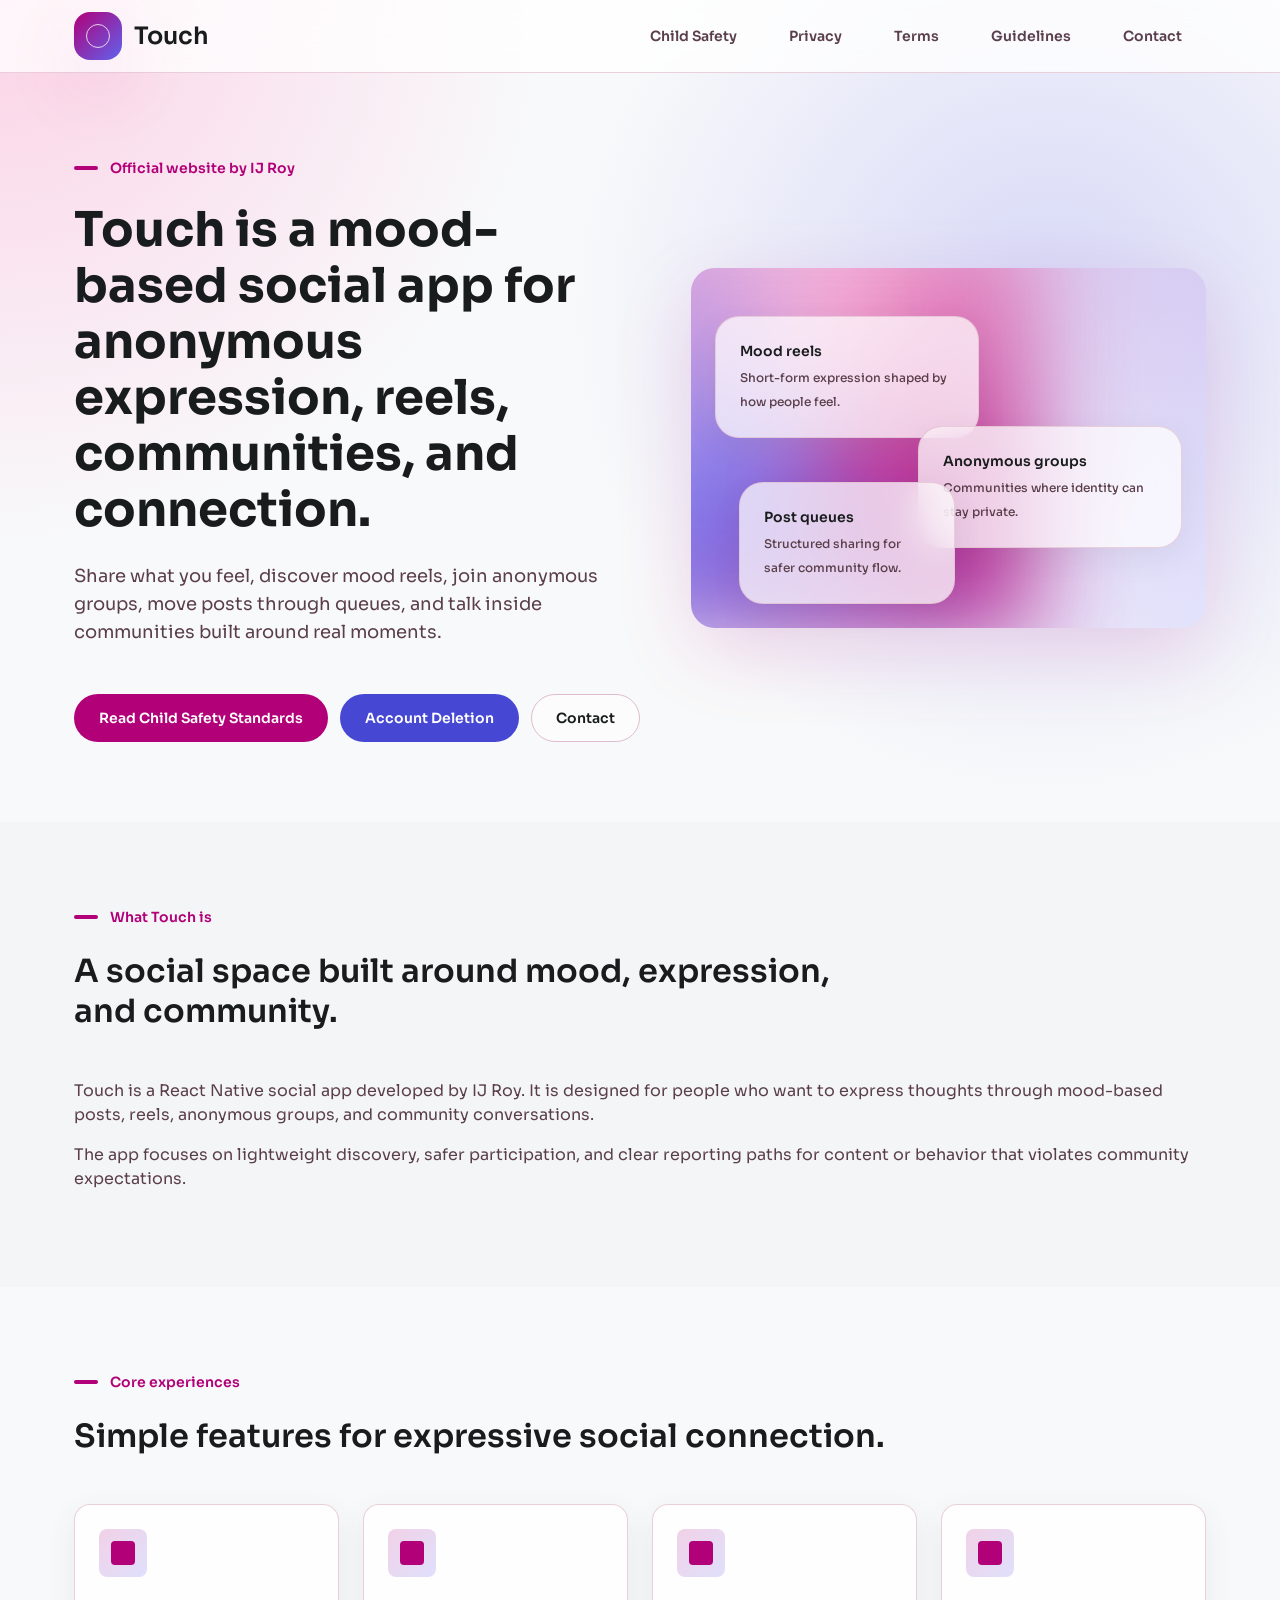
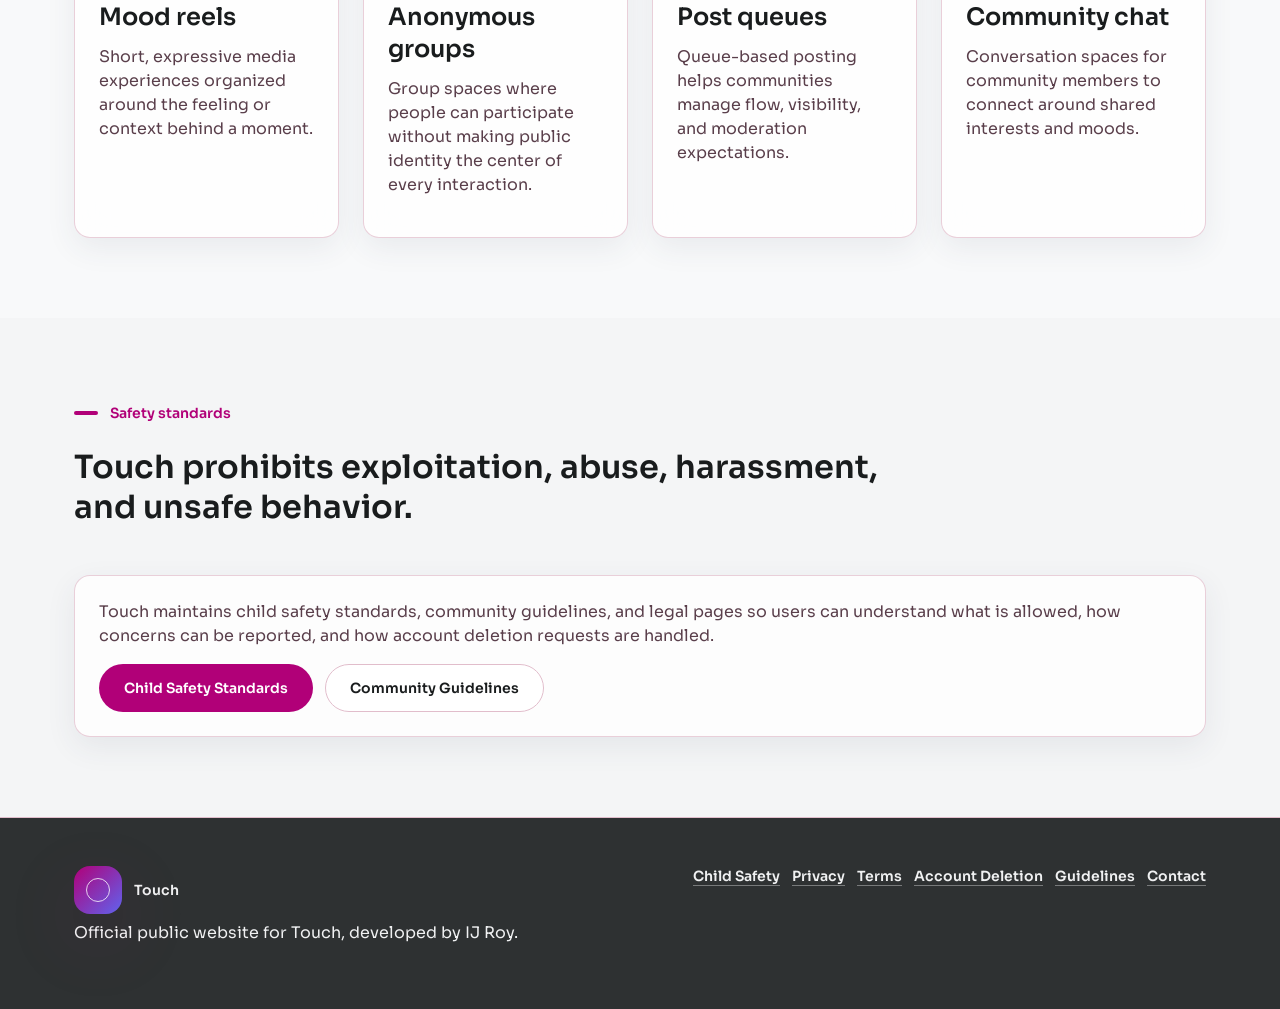
==== index.html @ ad48af49 "Initial Commit" ====
<!DOCTYPE html>
<html lang="en">
<head>
  <meta charset="utf-8">
  <meta name="viewport" content="width=device-width, initial-scale=1">
  <title>Touch | Mood-Based Social App by IJ Roy</title>
  <meta name="description" content="Touch is a mood-based social app for anonymous expression, reels, communities, and connection.">
  <meta property="og:title" content="Touch | Mood-Based Social App">
  <meta property="og:description" content="Anonymous expression, mood reels, communities, post queues, and community chat in one social app.">
  <meta property="og:type" content="website">
  <meta property="og:url" content="index.html">
  <meta name="theme-color" content="#f8f9fa">
  <link rel="preconnect" href="https://fonts.googleapis.com">
  <link rel="preconnect" href="https://fonts.gstatic.com" crossorigin>
  <link href="https://fonts.googleapis.com/css2?family=Sora:wght@400;500;600;700&display=swap" rel="stylesheet">
  <link rel="stylesheet" href="assets/css/styles.css">
</head>
<body>
  <header class="site-header">
    <nav class="site-nav" aria-label="Primary navigation">
      <a class="brand" href="index.html" aria-label="Touch home"><span class="brand-mark" aria-hidden="true"></span><span>Touch</span></a>
      <button class="nav-toggle" type="button" aria-expanded="false" aria-controls="nav-links" aria-label="Open navigation">
        <svg aria-hidden="true" viewBox="0 0 24 24" fill="none"><path d="M4 7h16M4 12h16M4 17h16" stroke="currentColor" stroke-width="2" stroke-linecap="round"/></svg>
      </button>
      <div class="nav-links" id="nav-links">
        <a href="child-safety-standards.html">Child Safety</a>
        <a href="privacy-policy.html">Privacy</a>
        <a href="terms-and-conditions.html">Terms</a>
        <a href="community-guidelines.html">Guidelines</a>
        <a href="contact.html">Contact</a>
      </div>
    </nav>
  </header>

  <main>
    <section class="hero">
      <div class="container hero-grid">
        <div class="reveal">
          <p class="eyebrow">Official website by IJ Roy</p>
          <h1>Touch is a mood-based social app for anonymous expression, reels, communities, and connection.</h1>
          <p class="lede">Share what you feel, discover mood reels, join anonymous groups, move posts through queues, and talk inside communities built around real moments.</p>
          <div class="actions" aria-label="Primary actions">
            <a class="button button-primary" href="child-safety-standards.html">Read Child Safety Standards</a>
            <a class="button button-secondary" href="account-deletion.html">Account Deletion</a>
            <a class="button button-ghost" href="contact.html">Contact</a>
          </div>
        </div>
        <div class="hero-visual reveal" aria-label="Touch experience preview">
          <div class="prism-orbit" aria-hidden="true"></div>
          <div class="floating-panel panel-one"><strong>Mood reels</strong><span>Short-form expression shaped by how people feel.</span></div>
          <div class="floating-panel panel-two"><strong>Anonymous groups</strong><span>Communities where identity can stay private.</span></div>
          <div class="floating-panel panel-three"><strong>Post queues</strong><span>Structured sharing for safer community flow.</span></div>
        </div>
      </div>
    </section>

    <section class="section section-muted" id="what-touch-is">
      <div class="container grid-two">
        <div class="section-header reveal">
          <p class="eyebrow">What Touch is</p>
          <h2>A social space built around mood, expression, and community.</h2>
        </div>
        <div class="reveal">
          <p>Touch is a React Native social app developed by IJ Roy. It is designed for people who want to express thoughts through mood-based posts, reels, anonymous groups, and community conversations.</p>
          <p>The app focuses on lightweight discovery, safer participation, and clear reporting paths for content or behavior that violates community expectations.</p>
        </div>
      </div>
    </section>

    <section class="section" id="experiences">
      <div class="container">
        <div class="section-header reveal">
          <p class="eyebrow">Core experiences</p>
          <h2>Simple features for expressive social connection.</h2>
        </div>
        <div class="grid">
          <article class="card reveal">
            <div class="icon-shape" aria-hidden="true"></div>
            <h3>Mood reels</h3>
            <p>Short, expressive media experiences organized around the feeling or context behind a moment.</p>
          </article>
          <article class="card reveal">
            <div class="icon-shape" aria-hidden="true"></div>
            <h3>Anonymous groups</h3>
            <p>Group spaces where people can participate without making public identity the center of every interaction.</p>
          </article>
          <article class="card reveal">
            <div class="icon-shape" aria-hidden="true"></div>
            <h3>Post queues</h3>
            <p>Queue-based posting helps communities manage flow, visibility, and moderation expectations.</p>
          </article>
          <article class="card reveal">
            <div class="icon-shape" aria-hidden="true"></div>
            <h3>Community chat</h3>
            <p>Conversation spaces for community members to connect around shared interests and moods.</p>
          </article>
        </div>
      </div>
    </section>

    <section class="section section-muted" id="safety">
      <div class="container grid-two">
        <div class="section-header reveal">
          <p class="eyebrow">Safety standards</p>
          <h2>Touch prohibits exploitation, abuse, harassment, and unsafe behavior.</h2>
        </div>
        <div class="card reveal">
          <p>Touch maintains child safety standards, community guidelines, and legal pages so users can understand what is allowed, how concerns can be reported, and how account deletion requests are handled.</p>
          <div class="actions">
            <a class="button button-primary" href="child-safety-standards.html">Child Safety Standards</a>
            <a class="button button-ghost" href="community-guidelines.html">Community Guidelines</a>
          </div>
        </div>
      </div>
    </section>
  </main>

  <footer class="site-footer">
    <div class="container footer-grid">
      <div>
        <a class="brand" href="index.html"><span class="brand-mark" aria-hidden="true"></span><span>Touch</span></a>
        <p>Official public website for Touch, developed by IJ Roy.</p>
      </div>
      <nav class="footer-links" aria-label="Legal links">
        <a href="child-safety-standards.html">Child Safety</a>
        <a href="privacy-policy.html">Privacy</a>
        <a href="terms-and-conditions.html">Terms</a>
        <a href="account-deletion.html">Account Deletion</a>
        <a href="community-guidelines.html">Guidelines</a>
        <a href="contact.html">Contact</a>
      </nav>
    </div>
  </footer>
  <script src="assets/js/main.js"></script>
</body>
</html>
---- assets/css/styles.css ----
:root {
  --color-surface: #f8f9fa;
  --color-surface-dim: #d9dadb;
  --color-surface-bright: #f8f9fa;
  --color-surface-container-lowest: #ffffff;
  --color-surface-container-low: #f3f4f5;
  --color-surface-container: #edeeef;
  --color-surface-container-high: #e7e8e9;
  --color-surface-container-highest: #e1e3e4;
  --color-on-surface: #191c1d;
  --color-on-surface-variant: #5a3f4b;
  --color-inverse-surface: #2e3132;
  --color-inverse-on-surface: #f0f1f2;
  --color-outline: #8d6f7c;
  --color-outline-variant: #e1bdcb;
  --color-surface-tint: #b5007b;
  --color-primary: #b10078;
  --color-on-primary: #ffffff;
  --color-primary-container: #dd0097;
  --color-on-primary-container: #fffbff;
  --color-inverse-primary: #ffafd4;
  --color-secondary: #4648d4;
  --color-on-secondary: #ffffff;
  --color-secondary-container: #6063ee;
  --color-on-secondary-container: #fffbff;
  --color-tertiary: #4f5d72;
  --color-on-tertiary: #ffffff;
  --color-error: #ba1a1a;
  --color-on-error: #ffffff;
  --color-error-container: #ffdad6;
  --color-on-error-container: #93000a;
  --color-background: #f8f9fa;
  --color-on-background: #191c1d;
  --color-surface-variant: #e1e3e4;

  --font-family-base: "Sora", system-ui, -apple-system, BlinkMacSystemFont, "Segoe UI", sans-serif;

  --font-display-lg: 700 48px/56px var(--font-family-base);
  --font-display-lg-mobile: 700 36px/44px var(--font-family-base);
  --font-headline-lg: 600 32px/40px var(--font-family-base);
  --font-headline-md: 600 24px/32px var(--font-family-base);
  --font-body-lg: 400 18px/28px var(--font-family-base);
  --font-body-md: 400 16px/24px var(--font-family-base);
  --font-label-lg: 600 14px/20px var(--font-family-base);
  --font-label-md: 500 12px/16px var(--font-family-base);

  --radius-sm: 0.25rem;
  --radius-md: 0.5rem;
  --radius-lg: 1rem;
  --radius-xl: 1.5rem;
  --radius-full: 9999px;

  --space-xs: 4px;
  --space-sm: 12px;
  --space-md: 24px;
  --space-lg: 48px;
  --space-xl: 80px;
  --space-gutter: 24px;
  --space-mobile-margin: 16px;
  --space-desktop-margin: 64px;

  --shadow-ambient: 0 10px 30px rgba(51, 65, 85, 0.08);
  --shadow-glass: 0 24px 80px rgba(177, 0, 120, 0.14);

  --size-page-max: 1180px;
  --size-readable-max: 820px;
  --size-nav-height: 72px;
  --size-icon: 22px;
  --size-focus: 3px;
  --size-border: 1px;
  --size-hero-visual-min: 360px;
  --size-panel-float: 160px;
  --size-prism: 420px;
  --opacity-glass: 0.72;
  --opacity-glass-percent: 72%;
  --opacity-muted: 0.82;
  --blur-glass: 18px;
  --duration-fast: 160ms;
  --duration-medium: 420ms;
  --duration-slow: 9000ms;
  --motion-lift: -4px;
  --motion-reveal: 18px;
  --z-nav: 20;
}

* {
  box-sizing: border-box;
}

html {
  scroll-behavior: smooth;
}

body {
  margin: 0;
  background:
    radial-gradient(circle at top left, color-mix(in srgb, var(--color-inverse-primary) 52%, transparent), transparent 34rem),
    radial-gradient(circle at 82% 12%, color-mix(in srgb, var(--color-secondary-container) 22%, transparent), transparent 30rem),
    var(--color-background);
  color: var(--color-on-background);
  font: var(--font-body-md);
  letter-spacing: 0;
}

a {
  color: inherit;
  text-decoration-color: color-mix(in srgb, currentColor 38%, transparent);
  text-underline-offset: var(--space-xs);
}

a:hover {
  text-decoration-color: currentColor;
}

a:focus-visible,
button:focus-visible {
  outline: var(--size-focus) solid var(--color-secondary);
  outline-offset: var(--space-xs);
}

img,
svg {
  display: block;
}

.site-header {
  position: sticky;
  top: 0;
  z-index: var(--z-nav);
  border-bottom: var(--size-border) solid color-mix(in srgb, var(--color-outline-variant) 70%, transparent);
  background: color-mix(in srgb, var(--color-surface-container-lowest) 78%, transparent);
  backdrop-filter: blur(var(--blur-glass));
}

.site-nav {
  min-height: var(--size-nav-height);
  max-width: var(--size-page-max);
  margin: 0 auto;
  padding: 0 var(--space-gutter);
  display: flex;
  align-items: center;
  justify-content: space-between;
  gap: var(--space-md);
}

.brand {
  display: inline-flex;
  align-items: center;
  gap: var(--space-sm);
  font: var(--font-headline-md);
  text-decoration: none;
}

.brand-mark {
  width: var(--space-lg);
  height: var(--space-lg);
  border-radius: var(--radius-lg);
  background:
    linear-gradient(135deg, var(--color-primary), var(--color-secondary-container)),
    var(--color-primary);
  box-shadow: var(--shadow-glass);
  position: relative;
}

.brand-mark::after {
  content: "";
  position: absolute;
  inset: var(--space-sm);
  border: var(--size-border) solid color-mix(in srgb, var(--color-on-primary) 78%, transparent);
  border-radius: var(--radius-full);
}

.nav-links {
  display: flex;
  align-items: center;
  gap: var(--space-xs);
  flex-wrap: wrap;
  justify-content: flex-end;
}

.nav-links a {
  border-radius: var(--radius-full);
  padding: var(--space-sm) var(--space-md);
  color: var(--color-on-surface-variant);
  font: var(--font-label-lg);
  text-decoration: none;
  transition: background var(--duration-fast) ease, color var(--duration-fast) ease;
}

.nav-links a:hover,
.nav-links a[aria-current="page"] {
  background: var(--color-surface-container-high);
  color: var(--color-on-surface);
}

.nav-toggle {
  display: none;
  border: var(--size-border) solid var(--color-outline-variant);
  border-radius: var(--radius-full);
  background: var(--color-surface-container-lowest);
  color: var(--color-on-surface);
  padding: var(--space-sm);
  cursor: pointer;
}

.nav-toggle svg {
  width: var(--size-icon);
  height: var(--size-icon);
}

.container {
  max-width: var(--size-page-max);
  margin: 0 auto;
  padding: 0 var(--space-gutter);
}

.narrow {
  max-width: var(--size-readable-max);
}

.hero {
  position: relative;
  overflow: hidden;
  padding: var(--space-xl) 0;
}

.hero-grid {
  display: grid;
  grid-template-columns: minmax(0, 1.05fr) minmax(280px, 0.95fr);
  gap: var(--space-lg);
  align-items: center;
}

.eyebrow {
  display: inline-flex;
  align-items: center;
  gap: var(--space-sm);
  margin: 0 0 var(--space-md);
  color: var(--color-primary);
  font: var(--font-label-lg);
}

.eyebrow::before {
  content: "";
  width: var(--space-md);
  height: var(--space-xs);
  border-radius: var(--radius-full);
  background: var(--color-primary);
}

h1,
h2,
h3,
p {
  margin-top: 0;
}

h1 {
  margin-bottom: var(--space-md);
  color: var(--color-on-surface);
  font: var(--font-display-lg);
}

h2 {
  margin-bottom: var(--space-md);
  color: var(--color-on-surface);
  font: var(--font-headline-lg);
}

h3 {
  margin-bottom: var(--space-sm);
  color: var(--color-on-surface);
  font: var(--font-headline-md);
}

p,
li {
  color: var(--color-on-surface-variant);
  font: var(--font-body-md);
}

.lede {
  margin-bottom: var(--space-lg);
  color: var(--color-on-surface-variant);
  font: var(--font-body-lg);
}

.actions {
  display: flex;
  flex-wrap: wrap;
  gap: var(--space-sm);
}

.button {
  display: inline-flex;
  align-items: center;
  justify-content: center;
  min-height: var(--space-lg);
  border: var(--size-border) solid transparent;
  border-radius: var(--radius-full);
  padding: var(--space-sm) var(--space-md);
  font: var(--font-label-lg);
  text-decoration: none;
  transition: transform var(--duration-fast) ease, box-shadow var(--duration-fast) ease, background var(--duration-fast) ease;
}

.button:hover {
  transform: translateY(var(--motion-lift));
  box-shadow: var(--shadow-ambient);
}

.button-primary {
  background: var(--color-primary);
  color: var(--color-on-primary);
}

.button-secondary {
  background: var(--color-secondary);
  color: var(--color-on-secondary);
}

.button-ghost {
  border-color: var(--color-outline-variant);
  background: color-mix(in srgb, var(--color-surface-container-lowest) 64%, transparent);
  color: var(--color-on-surface);
}

.hero-visual {
  min-height: var(--size-hero-visual-min);
  position: relative;
}

.prism-orbit {
  position: absolute;
  inset: 0;
  border-radius: var(--radius-xl);
  background:
    linear-gradient(125deg, color-mix(in srgb, var(--color-primary) 18%, transparent), transparent),
    linear-gradient(245deg, color-mix(in srgb, var(--color-secondary-container) 24%, transparent), transparent),
    var(--color-surface-container-lowest);
  box-shadow: var(--shadow-glass);
  overflow: hidden;
}

.prism-orbit::before {
  content: "";
  position: absolute;
  width: var(--size-prism);
  height: var(--size-prism);
  left: calc(var(--space-xl) * -1);
  top: calc(var(--space-lg) * -1);
  background: conic-gradient(from 120deg, var(--color-primary), var(--color-secondary-container), var(--color-inverse-primary), var(--color-primary));
  opacity: var(--opacity-muted);
  filter: blur(var(--space-lg));
  animation: prism-flow var(--duration-slow) ease-in-out infinite alternate;
}

.floating-panel {
  position: absolute;
  width: min(74%, var(--size-panel-float) * 1.65);
  border: var(--size-border) solid color-mix(in srgb, var(--color-outline-variant) 68%, transparent);
  border-radius: var(--radius-xl);
  background: color-mix(in srgb, var(--color-surface-container-lowest) var(--opacity-glass-percent), transparent);
  box-shadow: var(--shadow-ambient);
  backdrop-filter: blur(var(--blur-glass));
  padding: var(--space-md);
  animation: float-panel var(--duration-slow) ease-in-out infinite alternate;
}

.floating-panel strong {
  display: block;
  margin-bottom: var(--space-xs);
  color: var(--color-on-surface);
  font: var(--font-label-lg);
}

.floating-panel span {
  color: var(--color-on-surface-variant);
  font: var(--font-label-md);
}

.panel-one {
  top: var(--space-lg);
  left: var(--space-md);
}

.panel-two {
  right: var(--space-md);
  bottom: var(--space-xl);
  animation-delay: calc(var(--duration-medium) * -1);
}

.panel-three {
  left: var(--space-lg);
  bottom: var(--space-md);
  width: min(66%, var(--size-panel-float) * 1.35);
  animation-delay: calc(var(--duration-medium) * -2);
}

.section {
  padding: var(--space-xl) 0;
}

.section-muted {
  background: color-mix(in srgb, var(--color-surface-container-low) 72%, transparent);
}

.section-header {
  max-width: var(--size-readable-max);
  margin-bottom: var(--space-lg);
}

.grid {
  display: grid;
  grid-template-columns: repeat(4, minmax(0, 1fr));
  gap: var(--space-md);
}

.grid-two {
  grid-template-columns: repeat(2, minmax(0, 1fr));
}

.card {
  border: var(--size-border) solid color-mix(in srgb, var(--color-outline-variant) 72%, transparent);
  border-radius: var(--radius-lg);
  background: color-mix(in srgb, var(--color-surface-container-lowest) 78%, transparent);
  box-shadow: var(--shadow-ambient);
  padding: var(--space-md);
  backdrop-filter: blur(var(--blur-glass));
}

.icon-shape {
  width: var(--space-lg);
  height: var(--space-lg);
  margin-bottom: var(--space-md);
  border-radius: var(--radius-md);
  background:
    linear-gradient(135deg, color-mix(in srgb, var(--color-primary) 18%, var(--color-surface-container-lowest)), color-mix(in srgb, var(--color-secondary-container) 20%, var(--color-surface-container-lowest)));
  position: relative;
}

.icon-shape::after {
  content: "";
  position: absolute;
  inset: var(--space-sm);
  border-radius: var(--radius-sm);
  background: var(--color-primary);
}

.legal-page {
  padding: var(--space-xl) 0;
}

.legal-page article {
  border: var(--size-border) solid var(--color-outline-variant);
  border-radius: var(--radius-xl);
  background: var(--color-surface-container-lowest);
  box-shadow: var(--shadow-ambient);
  padding: var(--space-lg);
}

.legal-page section + section {
  margin-top: var(--space-lg);
}

.legal-page ul,
.legal-page ol {
  padding-left: var(--space-md);
}

.callout {
  border-left: var(--space-xs) solid var(--color-primary);
  border-radius: var(--radius-md);
  background: var(--color-surface-container-low);
  padding: var(--space-md);
}

.contact-list {
  display: grid;
  gap: var(--space-sm);
}

.site-footer {
  border-top: var(--size-border) solid var(--color-outline-variant);
  background: var(--color-inverse-surface);
  color: var(--color-inverse-on-surface);
  padding: var(--space-lg) 0;
}

.footer-grid {
  display: grid;
  grid-template-columns: 1fr auto;
  gap: var(--space-md);
  align-items: start;
}

.footer-links {
  display: flex;
  flex-wrap: wrap;
  gap: var(--space-sm);
  justify-content: flex-end;
}

.site-footer p,
.site-footer a {
  color: var(--color-inverse-on-surface);
}

.site-footer a {
  font: var(--font-label-lg);
}

.reveal {
  opacity: 0;
  transform: translateY(var(--motion-reveal));
  transition: opacity var(--duration-medium) ease, transform var(--duration-medium) ease;
}

.reveal.is-visible {
  opacity: 1;
  transform: translateY(0);
}

@keyframes prism-flow {
  from {
    transform: translate3d(0, 0, 0) rotate(0deg);
  }

  to {
    transform: translate3d(var(--space-lg), var(--space-md), 0) rotate(22deg);
  }
}

@keyframes float-panel {
  from {
    transform: translateY(0);
  }

  to {
    transform: translateY(calc(var(--space-sm) * -1));
  }
}

@media (max-width: 860px) {
  .site-nav {
    padding: 0 var(--space-mobile-margin);
  }

  .nav-toggle {
    display: inline-flex;
  }

  .nav-links {
    position: absolute;
    left: var(--space-mobile-margin);
    right: var(--space-mobile-margin);
    top: calc(var(--size-nav-height) - var(--space-xs));
    display: none;
    flex-direction: column;
    align-items: stretch;
    border: var(--size-border) solid var(--color-outline-variant);
    border-radius: var(--radius-lg);
    background: var(--color-surface-container-lowest);
    box-shadow: var(--shadow-ambient);
    padding: var(--space-sm);
  }

  .nav-links.is-open {
    display: flex;
  }

  .nav-links a {
    border-radius: var(--radius-md);
  }

  .container {
    padding: 0 var(--space-mobile-margin);
  }

  .hero-grid,
  .grid,
  .grid-two,
  .footer-grid {
    grid-template-columns: 1fr;
  }

  h1 {
    font: var(--font-display-lg-mobile);
  }

  .section,
  .hero,
  .legal-page {
    padding: var(--space-lg) 0;
  }

  .legal-page article {
    padding: var(--space-md);
  }

  .footer-links {
    justify-content: flex-start;
  }
}

@media (prefers-reduced-motion: reduce) {
  *,
  *::before,
  *::after {
    animation-duration: 1ms !important;
    animation-iteration-count: 1 !important;
    scroll-behavior: auto !important;
    transition-duration: 1ms !important;
  }

  .reveal {
    opacity: 1;
    transform: none;
  }
}
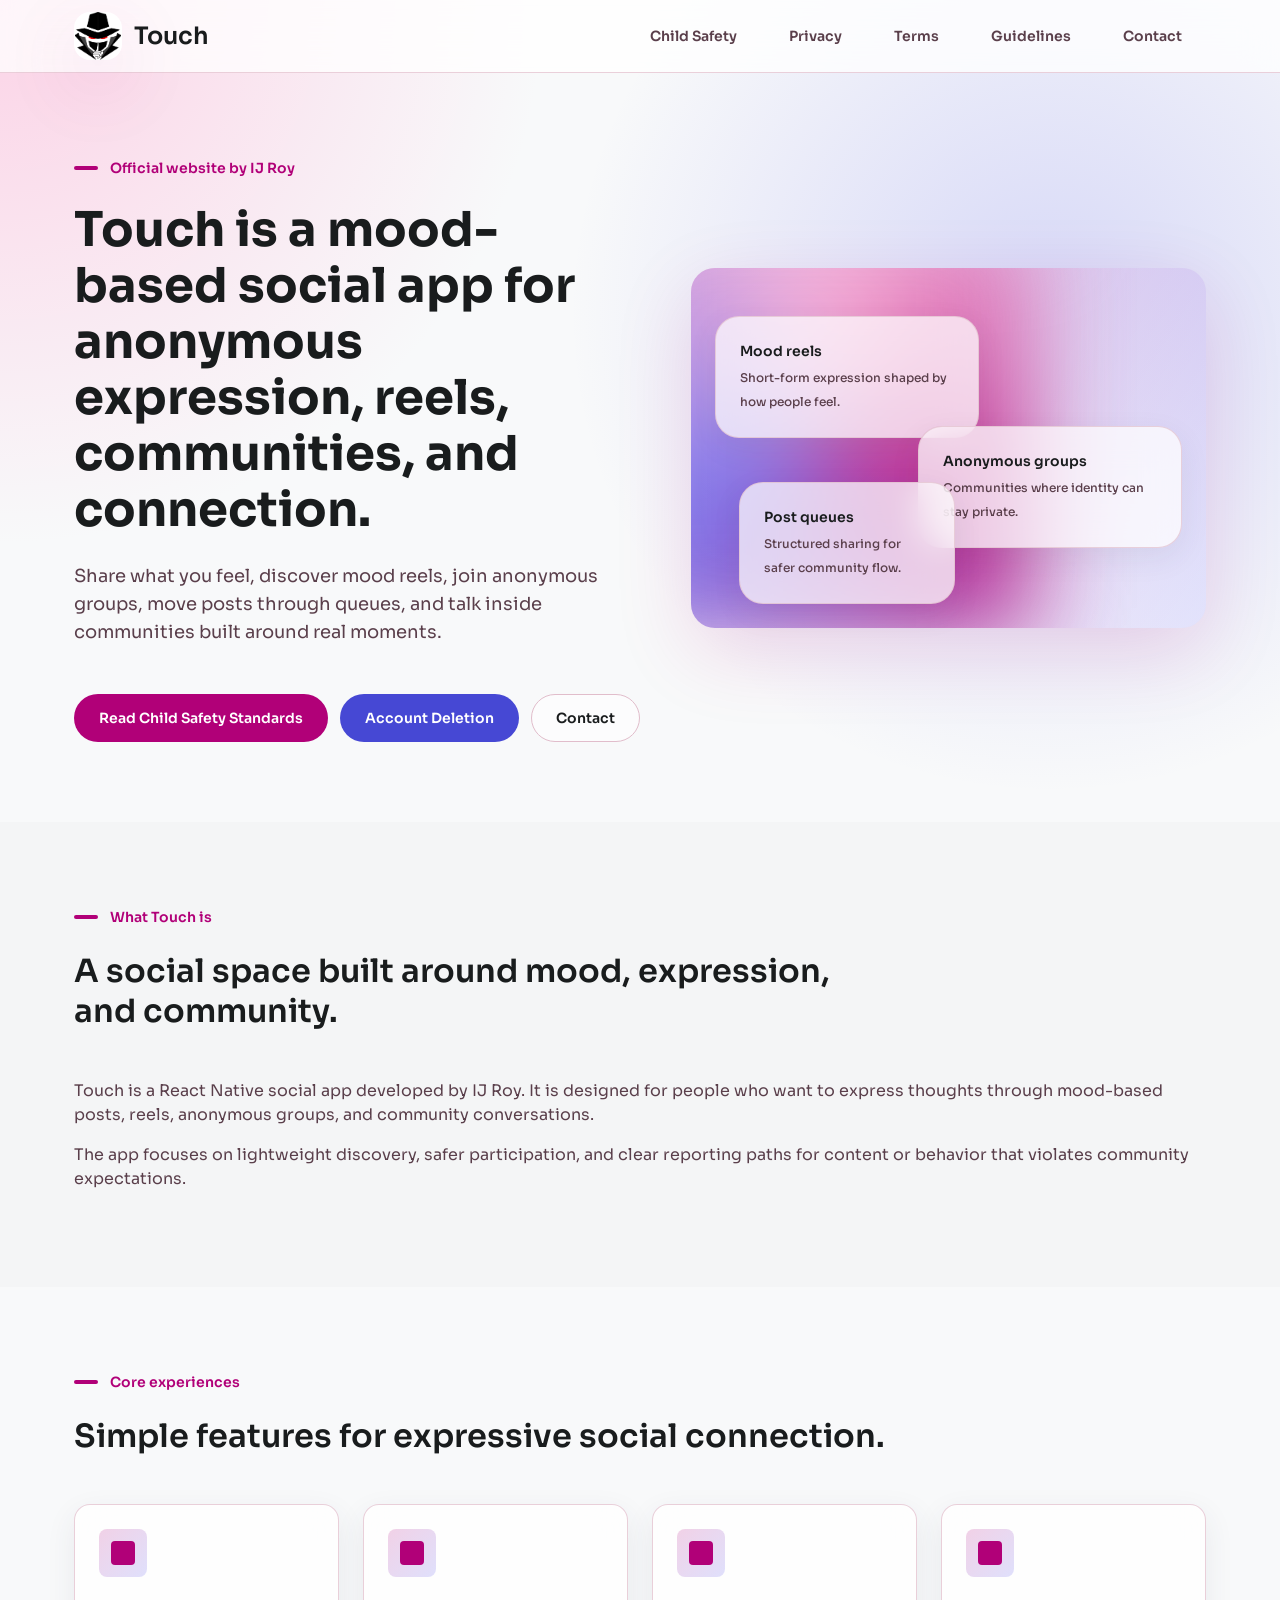
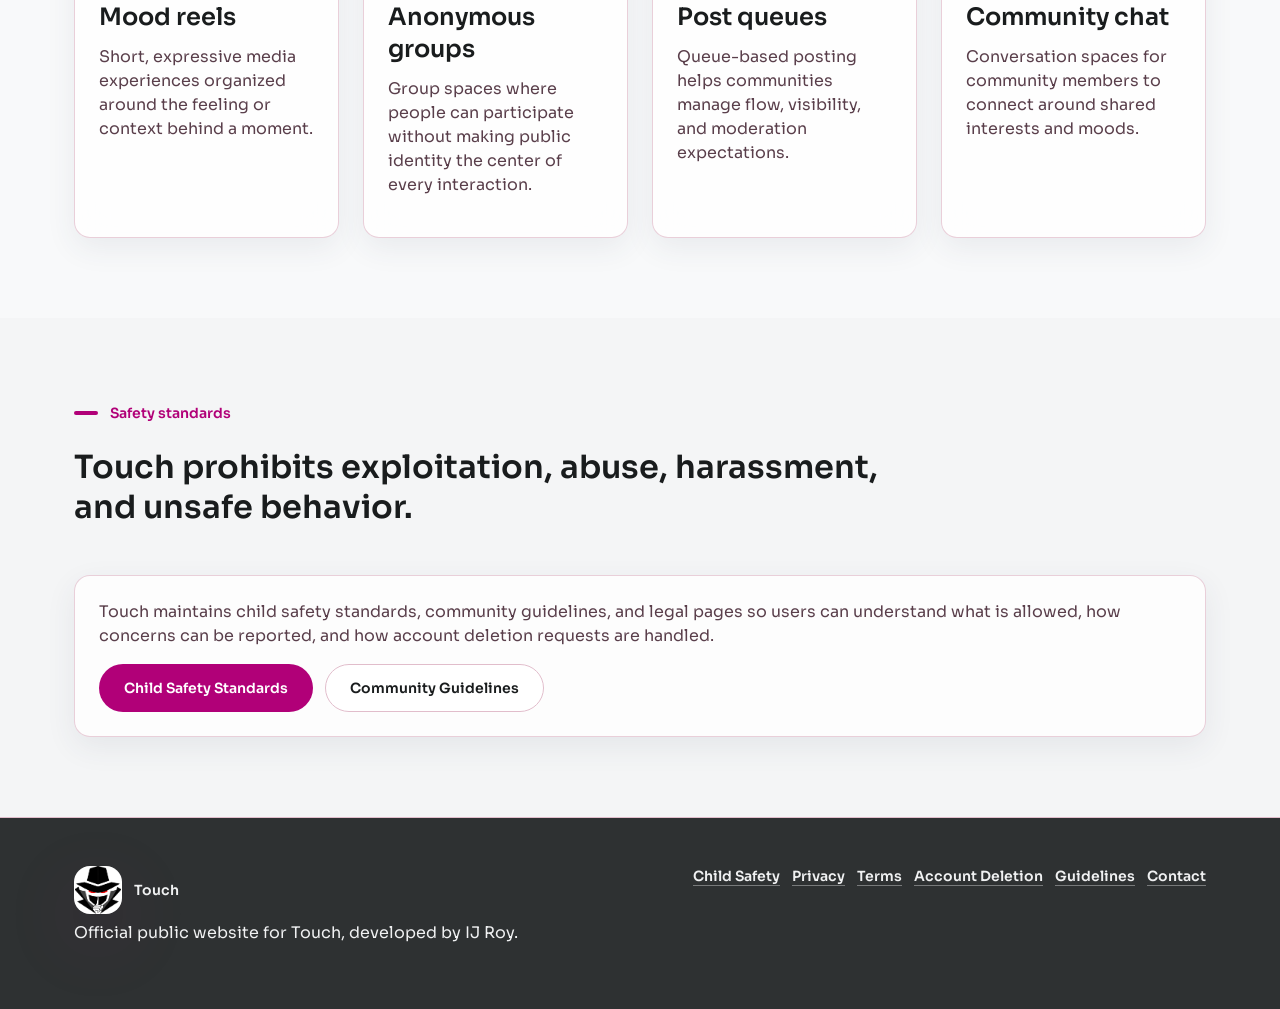
==== commit 96b15472: "url logic free" ====
--- a/index.html
+++ b/index.html
@@ -8,7 +8,8 @@
   <meta property="og:title" content="Touch | Mood-Based Social App">
   <meta property="og:description" content="Anonymous expression, mood reels, communities, post queues, and community chat in one social app.">
   <meta property="og:type" content="website">
-  <meta property="og:url" content="index.html">
+  <meta property="og:url" content="./">
+  <link rel="canonical" href="./">
   <meta name="theme-color" content="#f8f9fa">
   <link rel="preconnect" href="https://fonts.googleapis.com">
   <link rel="preconnect" href="https://fonts.gstatic.com" crossorigin>
@@ -18,16 +19,16 @@
 <body>
   <header class="site-header">
     <nav class="site-nav" aria-label="Primary navigation">
-      <a class="brand" href="index.html" aria-label="Touch home"><span class="brand-mark" aria-hidden="true"></span><span>Touch</span></a>
+      <a class="brand" href="./" aria-label="Touch home"><img class="brand-logo" src="public/Touch%20Logo.png" alt="" aria-hidden="true"><span>Touch</span></a>
       <button class="nav-toggle" type="button" aria-expanded="false" aria-controls="nav-links" aria-label="Open navigation">
         <svg aria-hidden="true" viewBox="0 0 24 24" fill="none"><path d="M4 7h16M4 12h16M4 17h16" stroke="currentColor" stroke-width="2" stroke-linecap="round"/></svg>
       </button>
       <div class="nav-links" id="nav-links">
-        <a href="child-safety-standards.html">Child Safety</a>
-        <a href="privacy-policy.html">Privacy</a>
-        <a href="terms-and-conditions.html">Terms</a>
-        <a href="community-guidelines.html">Guidelines</a>
-        <a href="contact.html">Contact</a>
+        <a href="./child-safety-standards/">Child Safety</a>
+        <a href="./privacy-policy/">Privacy</a>
+        <a href="./terms-and-conditions/">Terms</a>
+        <a href="./community-guidelines/">Guidelines</a>
+        <a href="./contact/">Contact</a>
       </div>
     </nav>
   </header>
@@ -40,9 +41,9 @@
           <h1>Touch is a mood-based social app for anonymous expression, reels, communities, and connection.</h1>
           <p class="lede">Share what you feel, discover mood reels, join anonymous groups, move posts through queues, and talk inside communities built around real moments.</p>
           <div class="actions" aria-label="Primary actions">
-            <a class="button button-primary" href="child-safety-standards.html">Read Child Safety Standards</a>
-            <a class="button button-secondary" href="account-deletion.html">Account Deletion</a>
-            <a class="button button-ghost" href="contact.html">Contact</a>
+            <a class="button button-primary" href="./child-safety-standards/">Read Child Safety Standards</a>
+            <a class="button button-secondary" href="./account-deletion/">Account Deletion</a>
+            <a class="button button-ghost" href="./contact/">Contact</a>
           </div>
         </div>
         <div class="hero-visual reveal" aria-label="Touch experience preview">
@@ -107,8 +108,8 @@
         <div class="card reveal">
           <p>Touch maintains child safety standards, community guidelines, and legal pages so users can understand what is allowed, how concerns can be reported, and how account deletion requests are handled.</p>
           <div class="actions">
-            <a class="button button-primary" href="child-safety-standards.html">Child Safety Standards</a>
-            <a class="button button-ghost" href="community-guidelines.html">Community Guidelines</a>
+            <a class="button button-primary" href="./child-safety-standards/">Child Safety Standards</a>
+            <a class="button button-ghost" href="./community-guidelines/">Community Guidelines</a>
           </div>
         </div>
       </div>
@@ -118,16 +119,16 @@
   <footer class="site-footer">
     <div class="container footer-grid">
       <div>
-        <a class="brand" href="index.html"><span class="brand-mark" aria-hidden="true"></span><span>Touch</span></a>
+        <a class="brand" href="./"><img class="brand-logo" src="public/Touch%20Logo.png" alt="" aria-hidden="true"><span>Touch</span></a>
         <p>Official public website for Touch, developed by IJ Roy.</p>
       </div>
       <nav class="footer-links" aria-label="Legal links">
-        <a href="child-safety-standards.html">Child Safety</a>
-        <a href="privacy-policy.html">Privacy</a>
-        <a href="terms-and-conditions.html">Terms</a>
-        <a href="account-deletion.html">Account Deletion</a>
-        <a href="community-guidelines.html">Guidelines</a>
-        <a href="contact.html">Contact</a>
+        <a href="./child-safety-standards/">Child Safety</a>
+        <a href="./privacy-policy/">Privacy</a>
+        <a href="./terms-and-conditions/">Terms</a>
+        <a href="./account-deletion/">Account Deletion</a>
+        <a href="./community-guidelines/">Guidelines</a>
+        <a href="./contact/">Contact</a>
       </nav>
     </div>
   </footer>
--- a/assets/css/styles.css
+++ b/assets/css/styles.css
@@ -151,23 +151,13 @@
   text-decoration: none;
 }
 
-.brand-mark {
+.brand-logo {
   width: var(--space-lg);
   height: var(--space-lg);
   border-radius: var(--radius-lg);
-  background:
-    linear-gradient(135deg, var(--color-primary), var(--color-secondary-container)),
-    var(--color-primary);
+  object-fit: contain;
+  background: var(--color-surface-container-lowest);
   box-shadow: var(--shadow-glass);
-  position: relative;
-}
-
-.brand-mark::after {
-  content: "";
-  position: absolute;
-  inset: var(--space-sm);
-  border: var(--size-border) solid color-mix(in srgb, var(--color-on-primary) 78%, transparent);
-  border-radius: var(--radius-full);
 }
 
 .nav-links {
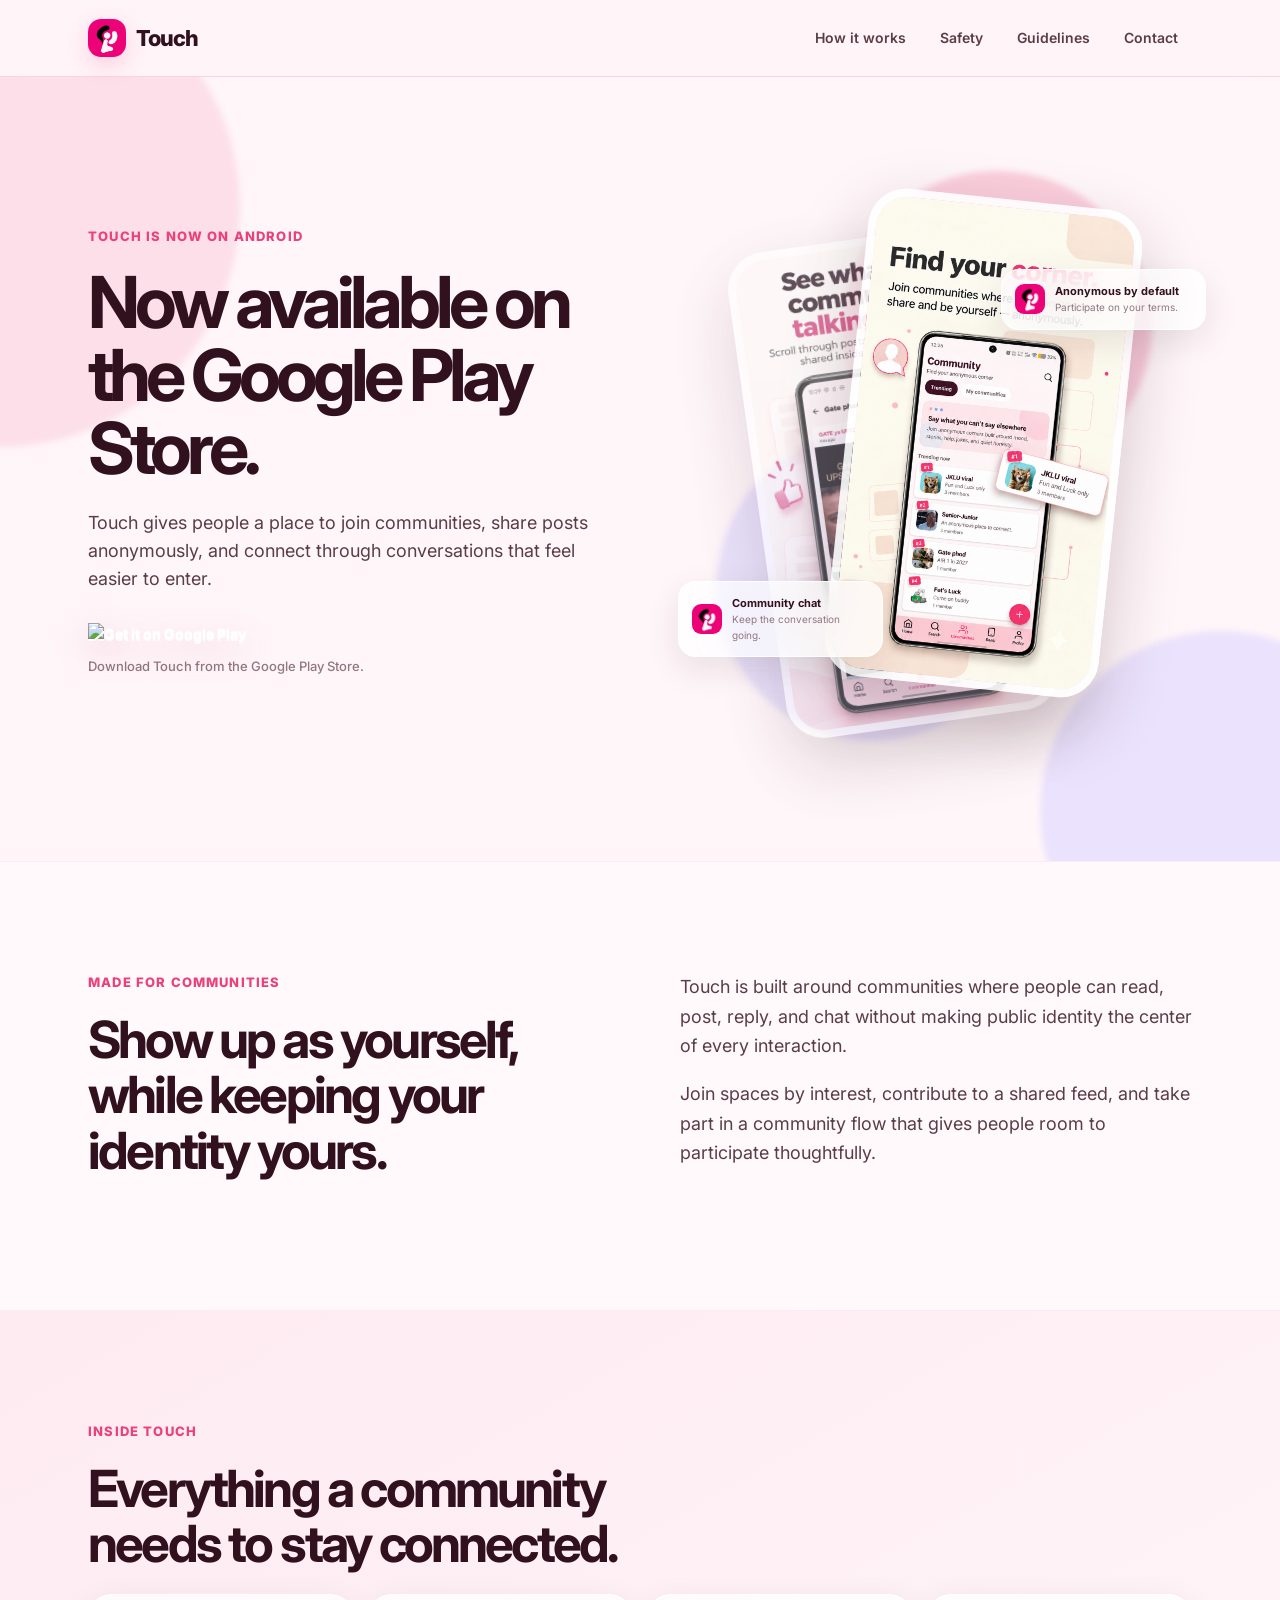
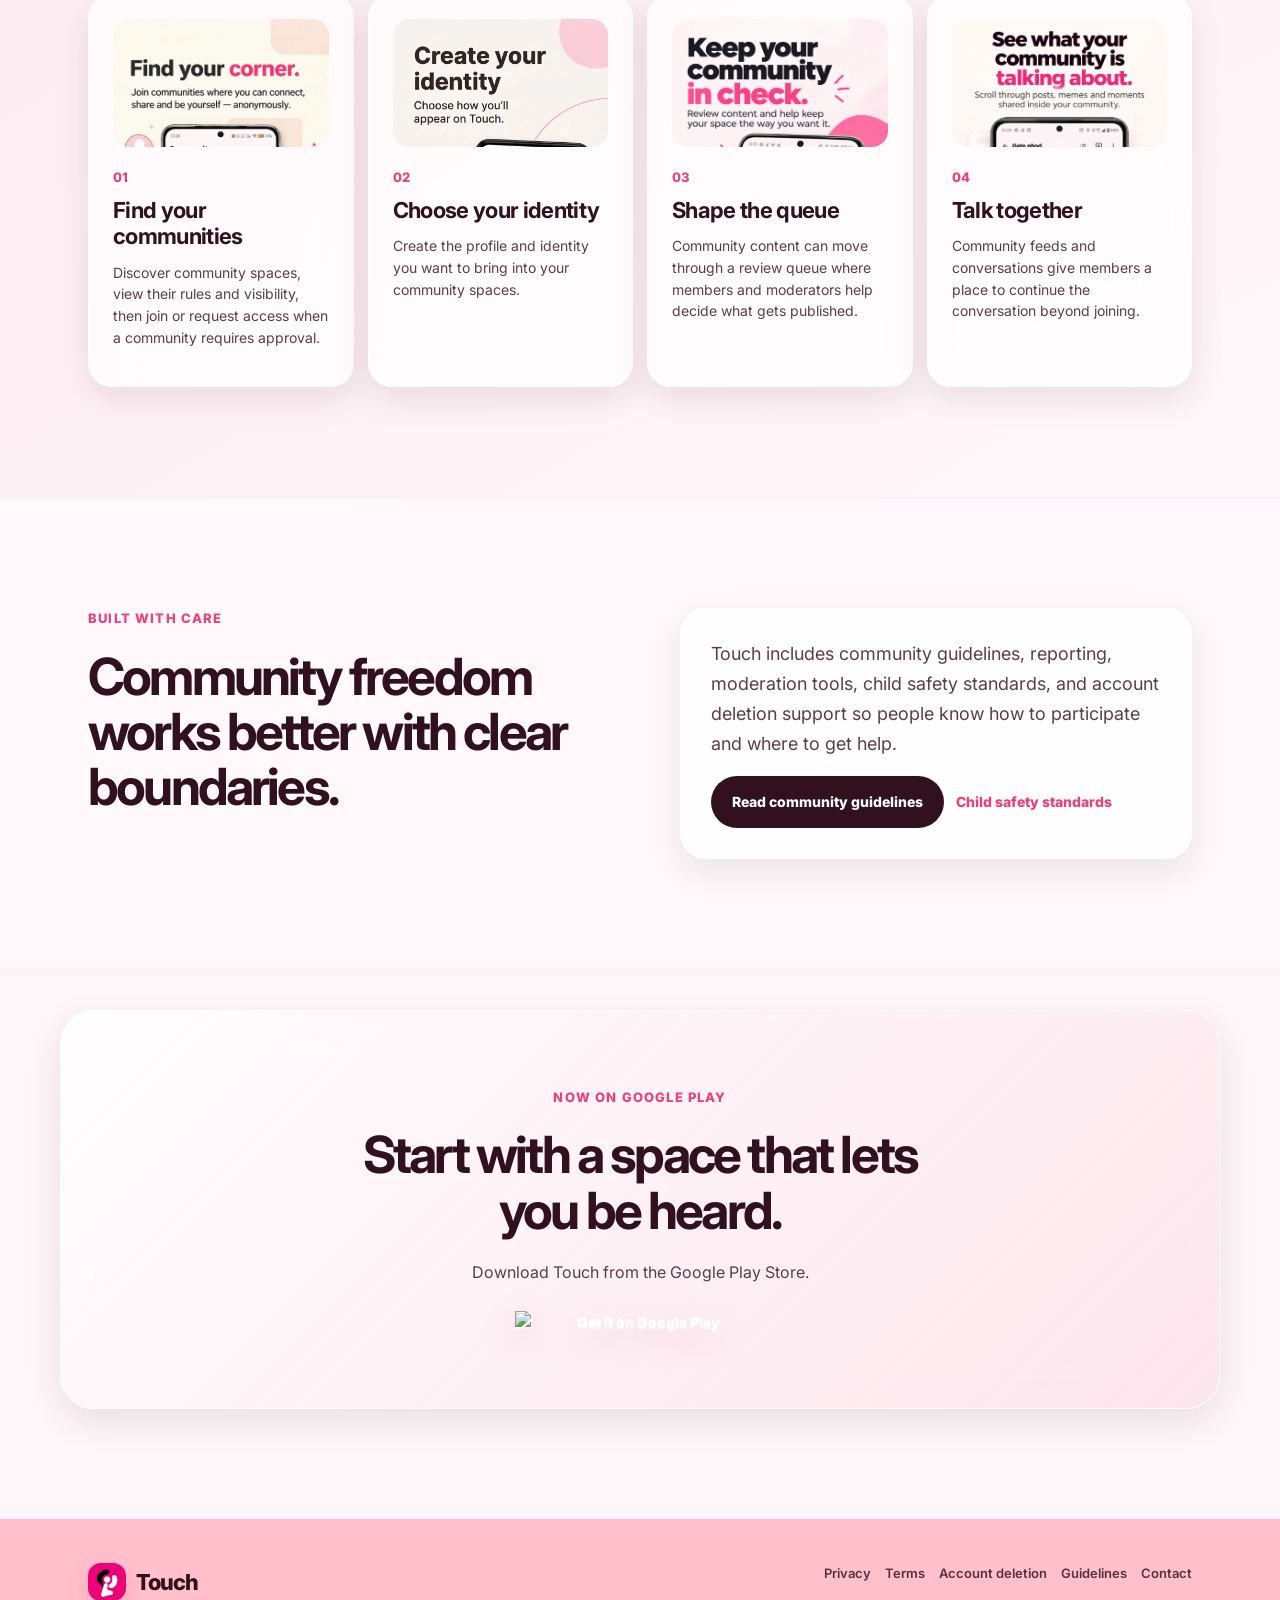
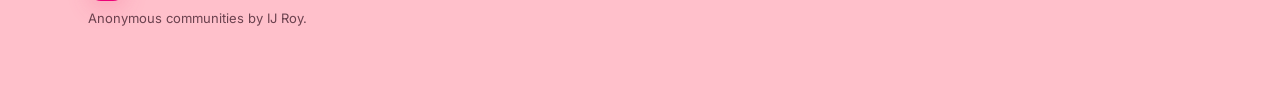
==== commit e71c9d45: "Refresh Touch landing page and policy UI" ====
--- a/index.html
+++ b/index.html
@@ -1,137 +1,22 @@
 <!DOCTYPE html>
 <html lang="en">
 <head>
-  <meta charset="utf-8">
-  <meta name="viewport" content="width=device-width, initial-scale=1">
-  <title>Touch | Mood-Based Social App by IJ Roy</title>
-  <meta name="description" content="Touch is a mood-based social app for anonymous expression, reels, communities, and connection.">
-  <meta property="og:title" content="Touch | Mood-Based Social App">
-  <meta property="og:description" content="Anonymous expression, mood reels, communities, post queues, and community chat in one social app.">
-  <meta property="og:type" content="website">
-  <meta property="og:url" content="./">
-  <link rel="canonical" href="./">
-  <meta name="theme-color" content="#f8f9fa">
-  <link rel="preconnect" href="https://fonts.googleapis.com">
-  <link rel="preconnect" href="https://fonts.gstatic.com" crossorigin>
-  <link href="https://fonts.googleapis.com/css2?family=Sora:wght@400;500;600;700&display=swap" rel="stylesheet">
-  <link rel="stylesheet" href="assets/css/styles.css">
+  <meta charset="utf-8"><meta name="viewport" content="width=device-width, initial-scale=1">
+  <title>Touch | Anonymous communities, without the pressure</title>
+  <meta name="description" content="Touch is an anonymous community app for joining groups, sharing posts, reviewing a community queue, and chatting together.">
+  <meta property="og:title" content="Touch | Anonymous communities, without the pressure"><meta property="og:description" content="Join communities, share anonymously, and connect through thoughtful community spaces on Touch."><meta property="og:image" content="https://ij-roy.github.io/touch/public/og-image.jpg"><meta property="og:image:alt" content="Touch anonymous community app"><meta property="og:type" content="website"><meta property="og:url" content="./"><meta name="theme-color" content="#fff3f6"><meta name="twitter:card" content="summary_large_image">
+  <link rel="preconnect" href="https://fonts.googleapis.com"><link rel="preconnect" href="https://fonts.gstatic.com" crossorigin><link href="https://fonts.googleapis.com/css2?family=Inter:wght@400;500;600;700;800&display=swap" rel="stylesheet"><link rel="stylesheet" href="assets/css/styles.css">
+  <link rel="stylesheet" href="assets/css/overrides.css">
 </head>
 <body>
-  <header class="site-header">
-    <nav class="site-nav" aria-label="Primary navigation">
-      <a class="brand" href="./" aria-label="Touch home"><img class="brand-logo" src="public/Touch%20Logo.png" alt="" aria-hidden="true"><span>Touch</span></a>
-      <button class="nav-toggle" type="button" aria-expanded="false" aria-controls="nav-links" aria-label="Open navigation">
-        <svg aria-hidden="true" viewBox="0 0 24 24" fill="none"><path d="M4 7h16M4 12h16M4 17h16" stroke="currentColor" stroke-width="2" stroke-linecap="round"/></svg>
-      </button>
-      <div class="nav-links" id="nav-links">
-        <a href="./child-safety-standards/">Child Safety</a>
-        <a href="./privacy-policy/">Privacy</a>
-        <a href="./terms-and-conditions/">Terms</a>
-        <a href="./community-guidelines/">Guidelines</a>
-        <a href="./contact/">Contact</a>
-      </div>
-    </nav>
-  </header>
-
+  <header class="site-header"><nav class="site-nav" aria-label="Primary navigation"><a class="brand" href="./" aria-label="Touch home"><img class="brand-logo" src="public/touch-app-icon.png" alt="Touch app icon"><span>Touch</span></a><button class="nav-toggle" type="button" aria-expanded="false" aria-controls="nav-links" aria-label="Open navigation"><span></span><span></span><span></span></button><div class="nav-links" id="nav-links"><a href="#how-it-works">How it works</a><a href="#safety">Safety</a><a href="./community-guidelines/">Guidelines</a><a href="./contact/">Contact</a></div></nav></header>
   <main>
-    <section class="hero">
-      <div class="container hero-grid">
-        <div class="reveal">
-          <p class="eyebrow">Official website by IJ Roy</p>
-          <h1>Touch is a mood-based social app for anonymous expression, reels, communities, and connection.</h1>
-          <p class="lede">Share what you feel, discover mood reels, join anonymous groups, move posts through queues, and talk inside communities built around real moments.</p>
-          <div class="actions" aria-label="Primary actions">
-            <a class="button button-primary" href="./child-safety-standards/">Read Child Safety Standards</a>
-            <a class="button button-secondary" href="./account-deletion/">Account Deletion</a>
-            <a class="button button-ghost" href="./contact/">Contact</a>
-          </div>
-        </div>
-        <div class="hero-visual reveal" aria-label="Touch experience preview">
-          <div class="prism-orbit" aria-hidden="true"></div>
-          <div class="floating-panel panel-one"><strong>Mood reels</strong><span>Short-form expression shaped by how people feel.</span></div>
-          <div class="floating-panel panel-two"><strong>Anonymous groups</strong><span>Communities where identity can stay private.</span></div>
-          <div class="floating-panel panel-three"><strong>Post queues</strong><span>Structured sharing for safer community flow.</span></div>
-        </div>
-      </div>
-    </section>
-
-    <section class="section section-muted" id="what-touch-is">
-      <div class="container grid-two">
-        <div class="section-header reveal">
-          <p class="eyebrow">What Touch is</p>
-          <h2>A social space built around mood, expression, and community.</h2>
-        </div>
-        <div class="reveal">
-          <p>Touch is a React Native social app developed by IJ Roy. It is designed for people who want to express thoughts through mood-based posts, reels, anonymous groups, and community conversations.</p>
-          <p>The app focuses on lightweight discovery, safer participation, and clear reporting paths for content or behavior that violates community expectations.</p>
-        </div>
-      </div>
-    </section>
-
-    <section class="section" id="experiences">
-      <div class="container">
-        <div class="section-header reveal">
-          <p class="eyebrow">Core experiences</p>
-          <h2>Simple features for expressive social connection.</h2>
-        </div>
-        <div class="grid">
-          <article class="card reveal">
-            <div class="icon-shape" aria-hidden="true"></div>
-            <h3>Mood reels</h3>
-            <p>Short, expressive media experiences organized around the feeling or context behind a moment.</p>
-          </article>
-          <article class="card reveal">
-            <div class="icon-shape" aria-hidden="true"></div>
-            <h3>Anonymous groups</h3>
-            <p>Group spaces where people can participate without making public identity the center of every interaction.</p>
-          </article>
-          <article class="card reveal">
-            <div class="icon-shape" aria-hidden="true"></div>
-            <h3>Post queues</h3>
-            <p>Queue-based posting helps communities manage flow, visibility, and moderation expectations.</p>
-          </article>
-          <article class="card reveal">
-            <div class="icon-shape" aria-hidden="true"></div>
-            <h3>Community chat</h3>
-            <p>Conversation spaces for community members to connect around shared interests and moods.</p>
-          </article>
-        </div>
-      </div>
-    </section>
-
-    <section class="section section-muted" id="safety">
-      <div class="container grid-two">
-        <div class="section-header reveal">
-          <p class="eyebrow">Safety standards</p>
-          <h2>Touch prohibits exploitation, abuse, harassment, and unsafe behavior.</h2>
-        </div>
-        <div class="card reveal">
-          <p>Touch maintains child safety standards, community guidelines, and legal pages so users can understand what is allowed, how concerns can be reported, and how account deletion requests are handled.</p>
-          <div class="actions">
-            <a class="button button-primary" href="./child-safety-standards/">Child Safety Standards</a>
-            <a class="button button-ghost" href="./community-guidelines/">Community Guidelines</a>
-          </div>
-        </div>
-      </div>
-    </section>
+    <section class="hero"><div class="ambient ambient-one" aria-hidden="true"></div><div class="ambient ambient-two" aria-hidden="true"></div><div class="container hero-grid"><div class="hero-copy reveal"><p class="eyebrow">Touch is now on Android</p><h1>Now available on the Google Play Store.</h1><p class="lede">Touch gives people a place to join communities, share posts anonymously, and connect through conversations that feel easier to enter.</p><div class="actions" aria-label="Get started"><a class="button button-primary play-button" href="https://play.google.com/store/apps/details?id=roy.ij.touch" target="_blank" rel="noreferrer"><img src="https://play.google.com/intl/en_us/badges/static/images/badges/en_badge_web_generic.png" alt="Get it on Google Play"><span class="cta-label">Open Google Play</span></a></div><p class="microcopy">Download Touch from the Google Play Store.</p></div>
+      <div class="phone-stage reveal" aria-label="Touch community screenshots"><div class="glass-orb orb-a" aria-hidden="true"></div><div class="glass-orb orb-b" aria-hidden="true"></div><div class="screen-stack"><img class="screen screen-back" src="public/screens/feed.png" alt="Touch community feed screen"><img class="screen screen-front" src="public/screens/communities.png" alt="Touch communities screen"></div><div class="float-note note-one glass-card"><img src="public/touch-app-icon.png" alt="" aria-hidden="true"><span><strong>Anonymous by default</strong><small>Participate on your terms.</small></span></div><div class="float-note note-two glass-card"><img src="public/touch-app-icon.png" alt="" aria-hidden="true"><span><strong>Community chat</strong><small>Keep the conversation going.</small></span></div></div></div></section>
+    <section class="section intro" id="how-it-works"><div class="container split"><div class="section-heading reveal"><p class="eyebrow">Made for communities</p><h2>Show up as yourself, while keeping your identity yours.</h2></div><div class="reveal"><p>Touch is built around communities where people can read, post, reply, and chat without making public identity the center of every interaction.</p><p>Join spaces by interest, contribute to a shared feed, and take part in a community flow that gives people room to participate thoughtfully.</p></div></div></section>
+    <section class="section feature-section"><div class="container"><div class="section-heading reveal"><p class="eyebrow">Inside Touch</p><h2>Everything a community needs to stay connected.</h2></div><div class="feature-grid"><article class="feature-card glass-card reveal"><img src="public/screens/communities.png" alt="Touch communities screen"><span class="feature-number">01</span><h3>Find your communities</h3><p>Discover community spaces, view their rules and visibility, then join or request access when a community requires approval.</p></article><article class="feature-card glass-card reveal"><img src="public/screens/profile.png" alt="Touch profile screen"><span class="feature-number">02</span><h3>Choose your identity</h3><p>Create the profile and identity you want to bring into your community spaces.</p></article><article class="feature-card glass-card reveal"><img src="public/screens/queue.png" alt="Touch review queue screen"><span class="feature-number">03</span><h3>Shape the queue</h3><p>Community content can move through a review queue where members and moderators help decide what gets published.</p></article><article class="feature-card glass-card reveal"><img src="public/screens/feed.png" alt="Touch community feed screen"><span class="feature-number">04</span><h3>Talk together</h3><p>Community feeds and conversations give members a place to continue the conversation beyond joining.</p></article></div></div></section>
+    <section class="section trust-section" id="safety"><div class="container trust-grid"><div class="section-heading reveal"><p class="eyebrow">Built with care</p><h2>Community freedom works better with clear boundaries.</h2></div><div class="trust-card glass-card reveal"><p>Touch includes community guidelines, reporting, moderation tools, child safety standards, and account deletion support so people know how to participate and where to get help.</p><div class="actions"><a class="button button-dark" href="./community-guidelines/">Read community guidelines</a><a class="text-link" href="./child-safety-standards/">Child safety standards</a></div></div></div></section>
+    <section class="section final-cta"><div class="container final-card glass-card reveal"><p class="eyebrow">Now on Google Play</p><h2>Start with a space that lets you be heard.</h2><p>Download Touch from the Google Play Store.</p><div class="actions"><a class="button button-primary play-button" href="https://play.google.com/store/apps/details?id=roy.ij.touch" target="_blank" rel="noreferrer"><img src="https://play.google.com/intl/en_us/badges/static/images/badges/en_badge_web_generic.png" alt="Get it on Google Play"><span class="cta-label">Open Google Play</span></a></div></div></section>
   </main>
-
-  <footer class="site-footer">
-    <div class="container footer-grid">
-      <div>
-        <a class="brand" href="./"><img class="brand-logo" src="public/Touch%20Logo.png" alt="" aria-hidden="true"><span>Touch</span></a>
-        <p>Official public website for Touch, developed by IJ Roy.</p>
-      </div>
-      <nav class="footer-links" aria-label="Legal links">
-        <a href="./child-safety-standards/">Child Safety</a>
-        <a href="./privacy-policy/">Privacy</a>
-        <a href="./terms-and-conditions/">Terms</a>
-        <a href="./account-deletion/">Account Deletion</a>
-        <a href="./community-guidelines/">Guidelines</a>
-        <a href="./contact/">Contact</a>
-      </nav>
-    </div>
-  </footer>
-  <script src="assets/js/main.js"></script>
-</body>
-</html>
+  <footer class="site-footer"><div class="container footer-grid"><div><a class="brand" href="./"><img class="brand-logo" src="public/touch-app-icon.png" alt="Touch app icon"><span>Touch</span></a><p>Anonymous communities by IJ Roy.</p></div><nav class="footer-links" aria-label="Legal links"><a href="./privacy-policy/">Privacy</a><a href="./terms-and-conditions/">Terms</a><a href="./account-deletion/">Account deletion</a><a href="./community-guidelines/">Guidelines</a><a href="./contact/">Contact</a></nav></div></footer><script src="assets/js/main.js"></script>
+</body></html>
--- a/assets/css/styles.css
+++ b/assets/css/styles.css
@@ -1,610 +1,2 @@
-:root {
-  --color-surface: #f8f9fa;
-  --color-surface-dim: #d9dadb;
-  --color-surface-bright: #f8f9fa;
-  --color-surface-container-lowest: #ffffff;
-  --color-surface-container-low: #f3f4f5;
-  --color-surface-container: #edeeef;
-  --color-surface-container-high: #e7e8e9;
-  --color-surface-container-highest: #e1e3e4;
-  --color-on-surface: #191c1d;
-  --color-on-surface-variant: #5a3f4b;
-  --color-inverse-surface: #2e3132;
-  --color-inverse-on-surface: #f0f1f2;
-  --color-outline: #8d6f7c;
-  --color-outline-variant: #e1bdcb;
-  --color-surface-tint: #b5007b;
-  --color-primary: #b10078;
-  --color-on-primary: #ffffff;
-  --color-primary-container: #dd0097;
-  --color-on-primary-container: #fffbff;
-  --color-inverse-primary: #ffafd4;
-  --color-secondary: #4648d4;
-  --color-on-secondary: #ffffff;
-  --color-secondary-container: #6063ee;
-  --color-on-secondary-container: #fffbff;
-  --color-tertiary: #4f5d72;
-  --color-on-tertiary: #ffffff;
-  --color-error: #ba1a1a;
-  --color-on-error: #ffffff;
-  --color-error-container: #ffdad6;
-  --color-on-error-container: #93000a;
-  --color-background: #f8f9fa;
-  --color-on-background: #191c1d;
-  --color-surface-variant: #e1e3e4;
-
-  --font-family-base: "Sora", system-ui, -apple-system, BlinkMacSystemFont, "Segoe UI", sans-serif;
-
-  --font-display-lg: 700 48px/56px var(--font-family-base);
-  --font-display-lg-mobile: 700 36px/44px var(--font-family-base);
-  --font-headline-lg: 600 32px/40px var(--font-family-base);
-  --font-headline-md: 600 24px/32px var(--font-family-base);
-  --font-body-lg: 400 18px/28px var(--font-family-base);
-  --font-body-md: 400 16px/24px var(--font-family-base);
-  --font-label-lg: 600 14px/20px var(--font-family-base);
-  --font-label-md: 500 12px/16px var(--font-family-base);
-
-  --radius-sm: 0.25rem;
-  --radius-md: 0.5rem;
-  --radius-lg: 1rem;
-  --radius-xl: 1.5rem;
-  --radius-full: 9999px;
-
-  --space-xs: 4px;
-  --space-sm: 12px;
-  --space-md: 24px;
-  --space-lg: 48px;
-  --space-xl: 80px;
-  --space-gutter: 24px;
-  --space-mobile-margin: 16px;
-  --space-desktop-margin: 64px;
-
-  --shadow-ambient: 0 10px 30px rgba(51, 65, 85, 0.08);
-  --shadow-glass: 0 24px 80px rgba(177, 0, 120, 0.14);
-
-  --size-page-max: 1180px;
-  --size-readable-max: 820px;
-  --size-nav-height: 72px;
-  --size-icon: 22px;
-  --size-focus: 3px;
-  --size-border: 1px;
-  --size-hero-visual-min: 360px;
-  --size-panel-float: 160px;
-  --size-prism: 420px;
-  --opacity-glass: 0.72;
-  --opacity-glass-percent: 72%;
-  --opacity-muted: 0.82;
-  --blur-glass: 18px;
-  --duration-fast: 160ms;
-  --duration-medium: 420ms;
-  --duration-slow: 9000ms;
-  --motion-lift: -4px;
-  --motion-reveal: 18px;
-  --z-nav: 20;
-}
-
-* {
-  box-sizing: border-box;
-}
-
-html {
-  scroll-behavior: smooth;
-}
-
-body {
-  margin: 0;
-  background:
-    radial-gradient(circle at top left, color-mix(in srgb, var(--color-inverse-primary) 52%, transparent), transparent 34rem),
-    radial-gradient(circle at 82% 12%, color-mix(in srgb, var(--color-secondary-container) 22%, transparent), transparent 30rem),
-    var(--color-background);
-  color: var(--color-on-background);
-  font: var(--font-body-md);
-  letter-spacing: 0;
-}
-
-a {
-  color: inherit;
-  text-decoration-color: color-mix(in srgb, currentColor 38%, transparent);
-  text-underline-offset: var(--space-xs);
-}
-
-a:hover {
-  text-decoration-color: currentColor;
-}
-
-a:focus-visible,
-button:focus-visible {
-  outline: var(--size-focus) solid var(--color-secondary);
-  outline-offset: var(--space-xs);
-}
-
-img,
-svg {
-  display: block;
-}
-
-.site-header {
-  position: sticky;
-  top: 0;
-  z-index: var(--z-nav);
-  border-bottom: var(--size-border) solid color-mix(in srgb, var(--color-outline-variant) 70%, transparent);
-  background: color-mix(in srgb, var(--color-surface-container-lowest) 78%, transparent);
-  backdrop-filter: blur(var(--blur-glass));
-}
-
-.site-nav {
-  min-height: var(--size-nav-height);
-  max-width: var(--size-page-max);
-  margin: 0 auto;
-  padding: 0 var(--space-gutter);
-  display: flex;
-  align-items: center;
-  justify-content: space-between;
-  gap: var(--space-md);
-}
-
-.brand {
-  display: inline-flex;
-  align-items: center;
-  gap: var(--space-sm);
-  font: var(--font-headline-md);
-  text-decoration: none;
-}
-
-.brand-logo {
-  width: var(--space-lg);
-  height: var(--space-lg);
-  border-radius: var(--radius-lg);
-  object-fit: contain;
-  background: var(--color-surface-container-lowest);
-  box-shadow: var(--shadow-glass);
-}
-
-.nav-links {
-  display: flex;
-  align-items: center;
-  gap: var(--space-xs);
-  flex-wrap: wrap;
-  justify-content: flex-end;
-}
-
-.nav-links a {
-  border-radius: var(--radius-full);
-  padding: var(--space-sm) var(--space-md);
-  color: var(--color-on-surface-variant);
-  font: var(--font-label-lg);
-  text-decoration: none;
-  transition: background var(--duration-fast) ease, color var(--duration-fast) ease;
-}
-
-.nav-links a:hover,
-.nav-links a[aria-current="page"] {
-  background: var(--color-surface-container-high);
-  color: var(--color-on-surface);
-}
-
-.nav-toggle {
-  display: none;
-  border: var(--size-border) solid var(--color-outline-variant);
-  border-radius: var(--radius-full);
-  background: var(--color-surface-container-lowest);
-  color: var(--color-on-surface);
-  padding: var(--space-sm);
-  cursor: pointer;
-}
-
-.nav-toggle svg {
-  width: var(--size-icon);
-  height: var(--size-icon);
-}
-
-.container {
-  max-width: var(--size-page-max);
-  margin: 0 auto;
-  padding: 0 var(--space-gutter);
-}
-
-.narrow {
-  max-width: var(--size-readable-max);
-}
-
-.hero {
-  position: relative;
-  overflow: hidden;
-  padding: var(--space-xl) 0;
-}
-
-.hero-grid {
-  display: grid;
-  grid-template-columns: minmax(0, 1.05fr) minmax(280px, 0.95fr);
-  gap: var(--space-lg);
-  align-items: center;
-}
-
-.eyebrow {
-  display: inline-flex;
-  align-items: center;
-  gap: var(--space-sm);
-  margin: 0 0 var(--space-md);
-  color: var(--color-primary);
-  font: var(--font-label-lg);
-}
-
-.eyebrow::before {
-  content: "";
-  width: var(--space-md);
-  height: var(--space-xs);
-  border-radius: var(--radius-full);
-  background: var(--color-primary);
-}
-
-h1,
-h2,
-h3,
-p {
-  margin-top: 0;
-}
-
-h1 {
-  margin-bottom: var(--space-md);
-  color: var(--color-on-surface);
-  font: var(--font-display-lg);
-}
-
-h2 {
-  margin-bottom: var(--space-md);
-  color: var(--color-on-surface);
-  font: var(--font-headline-lg);
-}
-
-h3 {
-  margin-bottom: var(--space-sm);
-  color: var(--color-on-surface);
-  font: var(--font-headline-md);
-}
-
-p,
-li {
-  color: var(--color-on-surface-variant);
-  font: var(--font-body-md);
-}
-
-.lede {
-  margin-bottom: var(--space-lg);
-  color: var(--color-on-surface-variant);
-  font: var(--font-body-lg);
-}
-
-.actions {
-  display: flex;
-  flex-wrap: wrap;
-  gap: var(--space-sm);
-}
-
-.button {
-  display: inline-flex;
-  align-items: center;
-  justify-content: center;
-  min-height: var(--space-lg);
-  border: var(--size-border) solid transparent;
-  border-radius: var(--radius-full);
-  padding: var(--space-sm) var(--space-md);
-  font: var(--font-label-lg);
-  text-decoration: none;
-  transition: transform var(--duration-fast) ease, box-shadow var(--duration-fast) ease, background var(--duration-fast) ease;
-}
-
-.button:hover {
-  transform: translateY(var(--motion-lift));
-  box-shadow: var(--shadow-ambient);
-}
-
-.button-primary {
-  background: var(--color-primary);
-  color: var(--color-on-primary);
-}
-
-.button-secondary {
-  background: var(--color-secondary);
-  color: var(--color-on-secondary);
-}
-
-.button-ghost {
-  border-color: var(--color-outline-variant);
-  background: color-mix(in srgb, var(--color-surface-container-lowest) 64%, transparent);
-  color: var(--color-on-surface);
-}
-
-.hero-visual {
-  min-height: var(--size-hero-visual-min);
-  position: relative;
-}
-
-.prism-orbit {
-  position: absolute;
-  inset: 0;
-  border-radius: var(--radius-xl);
-  background:
-    linear-gradient(125deg, color-mix(in srgb, var(--color-primary) 18%, transparent), transparent),
-    linear-gradient(245deg, color-mix(in srgb, var(--color-secondary-container) 24%, transparent), transparent),
-    var(--color-surface-container-lowest);
-  box-shadow: var(--shadow-glass);
-  overflow: hidden;
-}
-
-.prism-orbit::before {
-  content: "";
-  position: absolute;
-  width: var(--size-prism);
-  height: var(--size-prism);
-  left: calc(var(--space-xl) * -1);
-  top: calc(var(--space-lg) * -1);
-  background: conic-gradient(from 120deg, var(--color-primary), var(--color-secondary-container), var(--color-inverse-primary), var(--color-primary));
-  opacity: var(--opacity-muted);
-  filter: blur(var(--space-lg));
-  animation: prism-flow var(--duration-slow) ease-in-out infinite alternate;
-}
-
-.floating-panel {
-  position: absolute;
-  width: min(74%, var(--size-panel-float) * 1.65);
-  border: var(--size-border) solid color-mix(in srgb, var(--color-outline-variant) 68%, transparent);
-  border-radius: var(--radius-xl);
-  background: color-mix(in srgb, var(--color-surface-container-lowest) var(--opacity-glass-percent), transparent);
-  box-shadow: var(--shadow-ambient);
-  backdrop-filter: blur(var(--blur-glass));
-  padding: var(--space-md);
-  animation: float-panel var(--duration-slow) ease-in-out infinite alternate;
-}
-
-.floating-panel strong {
-  display: block;
-  margin-bottom: var(--space-xs);
-  color: var(--color-on-surface);
-  font: var(--font-label-lg);
-}
-
-.floating-panel span {
-  color: var(--color-on-surface-variant);
-  font: var(--font-label-md);
-}
-
-.panel-one {
-  top: var(--space-lg);
-  left: var(--space-md);
-}
-
-.panel-two {
-  right: var(--space-md);
-  bottom: var(--space-xl);
-  animation-delay: calc(var(--duration-medium) * -1);
-}
-
-.panel-three {
-  left: var(--space-lg);
-  bottom: var(--space-md);
-  width: min(66%, var(--size-panel-float) * 1.35);
-  animation-delay: calc(var(--duration-medium) * -2);
-}
-
-.section {
-  padding: var(--space-xl) 0;
-}
-
-.section-muted {
-  background: color-mix(in srgb, var(--color-surface-container-low) 72%, transparent);
-}
-
-.section-header {
-  max-width: var(--size-readable-max);
-  margin-bottom: var(--space-lg);
-}
-
-.grid {
-  display: grid;
-  grid-template-columns: repeat(4, minmax(0, 1fr));
-  gap: var(--space-md);
-}
-
-.grid-two {
-  grid-template-columns: repeat(2, minmax(0, 1fr));
-}
-
-.card {
-  border: var(--size-border) solid color-mix(in srgb, var(--color-outline-variant) 72%, transparent);
-  border-radius: var(--radius-lg);
-  background: color-mix(in srgb, var(--color-surface-container-lowest) 78%, transparent);
-  box-shadow: var(--shadow-ambient);
-  padding: var(--space-md);
-  backdrop-filter: blur(var(--blur-glass));
-}
-
-.icon-shape {
-  width: var(--space-lg);
-  height: var(--space-lg);
-  margin-bottom: var(--space-md);
-  border-radius: var(--radius-md);
-  background:
-    linear-gradient(135deg, color-mix(in srgb, var(--color-primary) 18%, var(--color-surface-container-lowest)), color-mix(in srgb, var(--color-secondary-container) 20%, var(--color-surface-container-lowest)));
-  position: relative;
-}
-
-.icon-shape::after {
-  content: "";
-  position: absolute;
-  inset: var(--space-sm);
-  border-radius: var(--radius-sm);
-  background: var(--color-primary);
-}
-
-.legal-page {
-  padding: var(--space-xl) 0;
-}
-
-.legal-page article {
-  border: var(--size-border) solid var(--color-outline-variant);
-  border-radius: var(--radius-xl);
-  background: var(--color-surface-container-lowest);
-  box-shadow: var(--shadow-ambient);
-  padding: var(--space-lg);
-}
-
-.legal-page section + section {
-  margin-top: var(--space-lg);
-}
-
-.legal-page ul,
-.legal-page ol {
-  padding-left: var(--space-md);
-}
-
-.callout {
-  border-left: var(--space-xs) solid var(--color-primary);
-  border-radius: var(--radius-md);
-  background: var(--color-surface-container-low);
-  padding: var(--space-md);
-}
-
-.contact-list {
-  display: grid;
-  gap: var(--space-sm);
-}
-
-.site-footer {
-  border-top: var(--size-border) solid var(--color-outline-variant);
-  background: var(--color-inverse-surface);
-  color: var(--color-inverse-on-surface);
-  padding: var(--space-lg) 0;
-}
-
-.footer-grid {
-  display: grid;
-  grid-template-columns: 1fr auto;
-  gap: var(--space-md);
-  align-items: start;
-}
-
-.footer-links {
-  display: flex;
-  flex-wrap: wrap;
-  gap: var(--space-sm);
-  justify-content: flex-end;
-}
-
-.site-footer p,
-.site-footer a {
-  color: var(--color-inverse-on-surface);
-}
-
-.site-footer a {
-  font: var(--font-label-lg);
-}
-
-.reveal {
-  opacity: 0;
-  transform: translateY(var(--motion-reveal));
-  transition: opacity var(--duration-medium) ease, transform var(--duration-medium) ease;
-}
-
-.reveal.is-visible {
-  opacity: 1;
-  transform: translateY(0);
-}
-
-@keyframes prism-flow {
-  from {
-    transform: translate3d(0, 0, 0) rotate(0deg);
-  }
-
-  to {
-    transform: translate3d(var(--space-lg), var(--space-md), 0) rotate(22deg);
-  }
-}
-
-@keyframes float-panel {
-  from {
-    transform: translateY(0);
-  }
-
-  to {
-    transform: translateY(calc(var(--space-sm) * -1));
-  }
-}
-
-@media (max-width: 860px) {
-  .site-nav {
-    padding: 0 var(--space-mobile-margin);
-  }
-
-  .nav-toggle {
-    display: inline-flex;
-  }
-
-  .nav-links {
-    position: absolute;
-    left: var(--space-mobile-margin);
-    right: var(--space-mobile-margin);
-    top: calc(var(--size-nav-height) - var(--space-xs));
-    display: none;
-    flex-direction: column;
-    align-items: stretch;
-    border: var(--size-border) solid var(--color-outline-variant);
-    border-radius: var(--radius-lg);
-    background: var(--color-surface-container-lowest);
-    box-shadow: var(--shadow-ambient);
-    padding: var(--space-sm);
-  }
-
-  .nav-links.is-open {
-    display: flex;
-  }
-
-  .nav-links a {
-    border-radius: var(--radius-md);
-  }
-
-  .container {
-    padding: 0 var(--space-mobile-margin);
-  }
-
-  .hero-grid,
-  .grid,
-  .grid-two,
-  .footer-grid {
-    grid-template-columns: 1fr;
-  }
-
-  h1 {
-    font: var(--font-display-lg-mobile);
-  }
-
-  .section,
-  .hero,
-  .legal-page {
-    padding: var(--space-lg) 0;
-  }
-
-  .legal-page article {
-    padding: var(--space-md);
-  }
-
-  .footer-links {
-    justify-content: flex-start;
-  }
-}
-
-@media (prefers-reduced-motion: reduce) {
-  *,
-  *::before,
-  *::after {
-    animation-duration: 1ms !important;
-    animation-iteration-count: 1 !important;
-    scroll-behavior: auto !important;
-    transition-duration: 1ms !important;
-  }
-
-  .reveal {
-    opacity: 1;
-    transform: none;
-  }
-}
+:root{--bg:#fff3f6;--surface:rgba(255,255,255,.68);--surface-solid:#fff;--ink:#2b1320;--ink-2:#654b57;--ink-3:#927681;--pink:#ec4079;--pink-soft:#fcdde7;--plum:#32111f;--line:rgba(236,64,121,.18);--shadow:0 24px 80px rgba(151,44,88,.14);--shadow-small:0 12px 34px rgba(83,24,50,.08);--max:1160px;--font:Inter,system-ui,-apple-system,"Segoe UI",sans-serif}
+*{box-sizing:border-box}html{scroll-behavior:smooth}body{margin:0;background:var(--bg);color:var(--ink);font:16px/1.55 var(--font);-webkit-font-smoothing:antialiased}a{color:inherit;text-decoration:none}a:focus-visible,button:focus-visible{outline:3px solid var(--pink);outline-offset:4px}img,svg{display:block}.container{max-width:var(--max);margin:auto;padding:0 28px}.site-header{position:sticky;top:0;z-index:10;background:rgba(255,243,246,.72);border-bottom:1px solid var(--line);backdrop-filter:blur(20px)}.site-nav{min-height:76px;max-width:var(--max);margin:auto;padding:0 28px;display:flex;align-items:center;justify-content:space-between;gap:28px}.brand{display:inline-flex;align-items:center;gap:10px;font-size:22px;font-weight:800;letter-spacing:-.04em}.brand-logo{width:38px;height:38px;border-radius:13px;object-fit:contain;background:#fff;box-shadow:0 8px 22px rgba(236,64,121,.2)}.nav-links{display:flex;align-items:center;gap:6px}.nav-links a{padding:10px 14px;border-radius:999px;color:var(--ink-2);font-size:14px;font-weight:600}.nav-links a:hover{background:var(--surface-solid);color:var(--ink)}.nav-toggle{display:none;border:1px solid var(--line);background:var(--surface-solid);color:var(--ink);border-radius:14px;padding:10px;cursor:pointer}.nav-toggle svg{width:22px;height:22px}.hero{position:relative;overflow:hidden;padding:88px 0 100px}.hero-grid{display:grid;grid-template-columns:minmax(0,1fr) minmax(420px,.9fr);align-items:center;gap:70px}.ambient,.glass-orb{position:absolute;border-radius:50%;filter:blur(3px);pointer-events:none}.ambient-one{width:480px;height:480px;left:-240px;top:-110px;background:rgba(252,221,231,.9)}.ambient-two{width:360px;height:360px;right:-120px;bottom:-130px;background:rgba(222,214,255,.6)}.eyebrow{display:flex;align-items:center;gap:10px;color:var(--pink);font-size:13px;font-weight:800;letter-spacing:.09em;text-transform:uppercase;margin:0 0 20px}.eyebrow::before{content:"";width:26px;height:4px;border-radius:99px;background:var(--pink)}h1,h2,h3,p{margin-top:0}h1{max-width:680px;margin-bottom:24px;font-size:clamp(46px,6vw,78px);line-height:1.02;letter-spacing:-.07em}h2{font-size:clamp(32px,4vw,52px);line-height:1.08;letter-spacing:-.055em;margin-bottom:22px}h3{font-size:22px;line-height:1.2;letter-spacing:-.03em;margin-bottom:12px}.lede{max-width:600px;color:var(--ink-2);font-size:20px;line-height:1.55;margin-bottom:30px}.actions{display:flex;flex-wrap:wrap;align-items:center;gap:12px}.button{display:inline-flex;align-items:center;justify-content:center;gap:9px;min-height:52px;padding:14px 20px;border:1px solid transparent;border-radius:999px;font-size:14px;font-weight:800;transition:transform .2s ease,box-shadow .2s ease,background .2s ease}.button:hover{transform:translateY(-3px);box-shadow:var(--shadow-small)}.button-primary{background:var(--pink);color:#fff}.button-secondary{background:rgba(255,255,255,.72);border-color:var(--line);color:var(--ink)}.button-dark{background:var(--plum);color:#fff}.play-icon{font-size:11px}.microcopy{color:var(--ink-3);font-size:13px;font-weight:500;margin:16px 0 0}.phone-stage{position:relative;min-height:560px}.glass-card{background:var(--surface);border:1px solid rgba(255,255,255,.86);box-shadow:var(--shadow-small);backdrop-filter:blur(20px)}.glass-orb{width:310px;height:310px}.orb-a{right:40px;top:30px;background:rgba(236,64,121,.22)}.orb-b{left:25px;bottom:20px;background:rgba(183,176,255,.3)}.phone-shell{position:absolute;z-index:1;top:22px;left:50%;width:290px;min-height:520px;padding:24px 16px;border:8px solid rgba(255,255,255,.84);border-radius:42px;background:linear-gradient(145deg,rgba(255,255,255,.76),rgba(255,235,242,.48));box-shadow:0 30px 80px rgba(80,20,48,.2);transform:translateX(-50%) rotate(3deg)}.phone-top{display:flex;justify-content:space-between;align-items:center;margin:0 4px 24px}.brand-mark{font-weight:800;letter-spacing:-.05em}.status-dot{width:8px;height:8px;border-radius:50%;background:#5cc994;box-shadow:0 0 0 5px rgba(92,201,148,.15)}.community-card,.post-card,.queue-card{border-radius:19px;padding:15px;margin-bottom:12px}.overline{display:block;color:var(--pink);font-size:9px;font-weight:800;letter-spacing:.12em;margin-bottom:7px}.community-card strong,.queue-card strong{display:block;font-size:17px}.muted,small{display:block;color:var(--ink-3);font-size:11px}.join-pill{display:inline-block;margin-top:12px;padding:5px 11px;border-radius:999px;background:var(--pink-soft);color:var(--pink);font-size:10px;font-weight:800}.post-meta{display:flex;align-items:center;gap:9px}.post-meta strong{display:block;font-size:11px}.avatar{display:grid;place-items:center;width:32px;height:32px;border-radius:11px;background:var(--pink-soft);color:var(--pink);font-size:10px;font-weight:800}.more{margin-left:auto;color:var(--ink-3)}.post-card p{font-size:14px;font-weight:600;line-height:1.35;margin:15px 0}.post-actions{display:flex;justify-content:space-between;color:var(--ink-3);font-size:10px;font-weight:700}.queue-card{display:flex;align-items:center;justify-content:space-between;gap:8px}.queue-count{padding:5px 8px;border-radius:8px;background:rgba(255,255,255,.7);color:var(--ink-2);font-size:10px;font-weight:800}.float-note{position:absolute;z-index:2;display:flex;align-items:center;gap:10px;width:205px;padding:13px;border-radius:18px}.float-note strong{display:block;font-size:11px}.float-note small{font-size:10px}.note-icon{display:grid;place-items:center;width:30px;height:30px;border-radius:10px;background:var(--pink-soft);color:var(--pink);font-weight:800}.note-one{top:128px;right:0}.note-two{left:0;bottom:104px}.section{padding:110px 0}.intro,.trust-section{background:rgba(255,255,255,.26);border-top:1px solid rgba(236,64,121,.08);border-bottom:1px solid rgba(236,64,121,.08)}.split,.trust-grid{display:grid;grid-template-columns:1fr 1fr;gap:80px;align-items:start}.section-heading{max-width:560px}.split>div:last-child p,.trust-card p{color:var(--ink-2);font-size:18px;line-height:1.65}.feature-section{background:linear-gradient(150deg,rgba(252,221,231,.45),rgba(255,255,255,.12))}.feature-grid{display:grid;grid-template-columns:repeat(4,1fr);gap:14px}.feature-card{min-height:250px;padding:24px;border-radius:24px}.feature-number{display:block;margin-bottom:40px;color:var(--pink);font-size:13px;font-weight:800}.feature-card p{color:var(--ink-2);font-size:14px}.trust-card{padding:30px;border-radius:26px}.text-link{color:var(--pink);font-size:14px;font-weight:800}.final-cta{padding-top:40px}.final-card{text-align:center;padding:76px 28px;border-radius:34px;background:linear-gradient(135deg,rgba(255,255,255,.82),rgba(252,221,231,.68))}.final-card .eyebrow{justify-content:center}.final-card h2{max-width:640px;margin-left:auto;margin-right:auto}.final-card>p:not(.eyebrow){color:var(--ink-2);margin-bottom:26px}.final-card .actions{justify-content:center}.site-footer{padding:44px 0;background:var(--plum);color:#fff}.footer-grid{display:flex;justify-content:space-between;align-items:flex-start;gap:30px}.site-footer .brand{color:#fff}.site-footer .brand-logo{background:#fff}.site-footer p{color:rgba(255,255,255,.65);font-size:13px}.footer-links{display:flex;flex-wrap:wrap;justify-content:flex-end;gap:14px}.footer-links a{color:rgba(255,255,255,.78);font-size:13px;font-weight:600}.reveal{opacity:0;transform:translateY(18px);transition:opacity .55s ease,transform .55s ease}.reveal.is-visible{opacity:1;transform:none}@media(max-width:900px){.hero-grid,.split,.trust-grid{grid-template-columns:1fr;gap:36px}.hero-copy{max-width:700px}.phone-stage{max-width:560px;margin:auto;width:100%}.feature-grid{grid-template-columns:repeat(2,1fr)}.note-one{right:4%}.note-two{left:4%}}@media(max-width:640px){.site-nav{padding:0 16px}.nav-toggle{display:block}.nav-links{position:absolute;display:none;left:16px;right:16px;top:68px;padding:8px;flex-direction:column;align-items:stretch;background:rgba(255,255,255,.94);border:1px solid var(--line);border-radius:18px;box-shadow:var(--shadow-small);backdrop-filter:blur(20px)}.nav-links.is-open{display:flex}.nav-links a{padding:12px}.container{padding:0 18px}.hero{padding:64px 0 72px}h1{font-size:46px}.lede{font-size:17px}.actions{align-items:stretch;flex-direction:column}.button{width:100%}.phone-stage{min-height:520px;transform:scale(.9);transform-origin:top center;margin-bottom:-44px}.float-note{width:185px}.note-one{right:-4px}.note-two{left:-4px}.section{padding:76px 0}.feature-grid{grid-template-columns:1fr}.feature-card{min-height:auto}.footer-grid{flex-direction:column}.footer-links{justify-content:flex-start}.final-card{padding:52px 20px}}@media(prefers-reduced-motion:reduce){*{scroll-behavior:auto!important;animation:none!important;transition-duration:1ms!important}.reveal{opacity:1;transform:none}}
--- a/assets/css/overrides.css
+++ b/assets/css/overrides.css
@@ -0,0 +1,25 @@
+:root{--bg:#fff6f9;--surface:rgba(255,255,255,.74);--ink:#32111f;--ink-2:#5a3d49;--pink:#ec407a;--pink-soft:#ffeff3;--line:rgba(244,143,177,.34);--shadow-small:0 12px 34px rgba(50,17,31,.1)}
+.brand-logo{object-fit:cover;background:#ec0078}
+.nav-toggle span{display:block;width:20px;height:2px;border-radius:5px;background:currentColor;margin:4px}
+.play-button{padding:0;border:0;background:transparent;min-height:52px;overflow:hidden}.play-button img{width:174px;height:auto;display:block}
+.phone-stage{min-height:620px}.screen-stack{position:absolute;inset:0;display:grid;place-items:center}.screen{position:absolute;width:275px;height:490px;object-fit:cover;object-position:center top;border:8px solid rgba(255,255,255,.88);border-radius:38px;box-shadow:0 28px 70px rgba(50,17,31,.22);transition:transform .7s cubic-bezier(.2,.8,.2,1),filter .7s ease}.screen-back{transform:translate(-48px,30px) rotate(-8deg);filter:saturate(.78) blur(.2px)}.screen-front{transform:translate(42px,-8px) rotate(6deg)}.phone-stage:hover .screen-back{transform:translate(-82px,48px) rotate(-12deg)}.phone-stage:hover .screen-front{transform:translate(68px,-24px) rotate(9deg)}
+.float-note img{width:30px;height:30px;flex:0 0 30px;border-radius:9px;object-fit:cover}.float-note{transition:transform .35s ease,box-shadow .35s ease}.float-note:hover{transform:translateY(-8px) rotate(-2deg);box-shadow:0 20px 40px rgba(50,17,31,.15)}
+.feature-card{overflow:hidden;transition:transform .35s ease,box-shadow .35s ease}.feature-card:hover{transform:translateY(-10px);box-shadow:0 22px 44px rgba(50,17,31,.14)}.feature-card>img{width:100%;height:128px;object-fit:cover;object-position:top center;border-radius:16px;margin-bottom:20px}.feature-number{margin-bottom:10px}
+.ambient-one{animation:drift-one 12s ease-in-out infinite alternate}.ambient-two{animation:drift-two 15s ease-in-out infinite alternate}.orb-a{animation:orb-pulse 8s ease-in-out infinite alternate}.orb-b{animation:orb-pulse 11s ease-in-out infinite alternate-reverse}.hero-copy{animation:hero-in .8s cubic-bezier(.2,.8,.2,1) both}.phone-stage{animation:hero-in 1s .12s cubic-bezier(.2,.8,.2,1) both}.button-primary,.button-secondary{transition:transform .25s ease,box-shadow .25s ease,filter .25s ease}.button-primary:hover,.button-secondary:hover{filter:saturate(1.08)}
+@keyframes hero-in{from{opacity:0;transform:translateY(28px)}to{opacity:1;transform:none}}@keyframes drift-one{to{transform:translate(70px,34px) scale(1.08)}}@keyframes drift-two{to{transform:translate(-50px,-28px) scale(1.12)}}@keyframes orb-pulse{to{transform:scale(1.12) translate(18px,-14px);opacity:.72}}
+@media(max-width:900px){.screen-back{transform:translate(-38px,22px) rotate(-7deg)}.screen-front{transform:translate(30px,-4px) rotate(5deg)}}@media(max-width:640px){.phone-stage{min-height:560px;transform:none;margin-bottom:0}.screen{width:220px;height:400px;border-width:6px;border-radius:30px}.screen-back{transform:translate(-34px,24px) rotate(-7deg)}.screen-front{transform:translate(28px,-6px) rotate(5deg)}.phone-stage:hover .screen-back{transform:translate(-45px,32px) rotate(-9deg)}.phone-stage:hover .screen-front{transform:translate(38px,-12px) rotate(7deg)}.play-button{width:100%}.play-button img{margin:auto}.feature-card>img{height:180px}}
+@media(prefers-reduced-motion:reduce){.ambient-one,.ambient-two,.orb-a,.orb-b,.hero-copy,.phone-stage{animation:none}.screen,.float-note,.feature-card,.button-primary,.button-secondary{transition:none}.phone-stage:hover .screen-back,.phone-stage:hover .screen-front{transform:none}}
+
+.legal-page article::before{content:"POLICY"}body:has(.legal-page) .brand-logo{content:url("../../public/touch-app-icon.png")}
+.play-button{position:relative;cursor:pointer;box-shadow:0 12px 26px rgba(236,64,122,.2)}.play-button:focus-visible{outline:3px solid var(--plum);outline-offset:5px}.play-button .cta-label{position:absolute;left:50%;transform:translateX(-50%);bottom:5px;color:#fff;font-size:10px;font-weight:800;white-space:nowrap;text-shadow:0 1px 2px rgba(0,0,0,.35)}
+.play-button{width:250px;height:auto;min-height:0;padding:0;border:0;border-radius:0;background:transparent;box-shadow:none;overflow:visible}.play-button img{display:block;width:250px;height:auto;filter:drop-shadow(0 2px 0 rgba(255,255,255,.75)) drop-shadow(0 10px 16px rgba(188,31,87,.24));transition:transform .22s ease,filter .22s ease}.play-button .cta-label{display:none}.play-button:hover{transform:translateY(-4px);box-shadow:none}.play-button:hover img{transform:scale(1.035);filter:drop-shadow(0 2px 0 rgba(255,255,255,.85)) drop-shadow(0 14px 20px rgba(188,31,87,.32))}.play-button:active{transform:translateY(2px);box-shadow:none}.play-button:active img{transform:scale(.985);filter:drop-shadow(0 1px 0 rgba(255,255,255,.7)) drop-shadow(0 6px 10px rgba(188,31,87,.2))}
+.eyebrow::before{display:none}
+.hero{padding-top:64px}.hero-grid{gap:48px}.hero-copy{max-width:620px}h1{max-width:620px;font-size:clamp(54px,5.6vw,72px)}.lede{max-width:520px;font-size:18px}.microcopy{margin-top:12px}.screen-back{opacity:.68}.screen-front{z-index:2}.note-one{right:-14px}.note-two{left:-14px}
+@media(max-width:900px){.hero{padding-top:44px}.hero-grid{gap:10px}.hero-copy{max-width:680px}h1{max-width:640px}.phone-stage{margin-top:18px}.note-one{right:0}.note-two{left:0}}
+@media(max-width:640px){.site-nav{min-height:64px}.brand{font-size:20px}.brand-logo{width:34px;height:34px}.nav-toggle{padding:8px;border-radius:13px}.hero{padding:36px 0 46px}.hero-grid{gap:0}.hero-copy{max-width:none}.eyebrow{font-size:11px;letter-spacing:.08em;margin-bottom:14px}h1{max-width:360px;font-size:42px;line-height:1.02;letter-spacing:-.065em;margin-bottom:18px}.lede{max-width:360px;font-size:16px;line-height:1.5;margin-bottom:20px}.microcopy{display:none}.play-button{width:250px!important;height:62px;min-height:62px;align-self:flex-start;font-size:16px}.phone-stage{min-height:390px;margin-top:10px;transform:none}.screen{width:170px;height:304px;border-width:5px;border-radius:24px}.screen-back{transform:translate(-30px,34px) rotate(-7deg)}.screen-front{transform:translate(25px,0) rotate(5deg)}.phone-stage:hover .screen-back{transform:translate(-38px,38px) rotate(-9deg)}.phone-stage:hover .screen-front{transform:translate(34px,-7px) rotate(7deg)}.float-note{width:158px;padding:9px;gap:7px}.float-note img{width:24px;height:24px;flex-basis:24px}.float-note strong{font-size:9px}.float-note small{font-size:8px}.note-one{top:70px;right:-2px}.note-two{left:-2px;bottom:38px}.orb-a{right:4px;top:38px}.orb-b{left:0;bottom:0}.hero .actions{margin-bottom:0}}
+
+/* Shared legal-page hierarchy */
+.legal-page{position:relative;max-width:920px;margin:0 auto;padding:92px 28px 120px}.legal-page::before{content:"";position:absolute;inset:0 0 auto;height:360px;background:radial-gradient(circle at 12% 16%,rgba(252,221,231,.9),transparent 34%),linear-gradient(180deg,rgba(255,255,255,.36),transparent);pointer-events:none;z-index:-1}.legal-page article{position:relative;border:1px solid var(--line);border-radius:30px;background:rgba(255,255,255,.72);box-shadow:0 24px 70px rgba(50,17,31,.1);backdrop-filter:blur(22px);padding:clamp(28px,6vw,72px)}.legal-page article::before{content:"TOUCH POLICY";display:block;color:var(--pink);font-size:12px;font-weight:800;letter-spacing:.14em;margin-bottom:18px}.legal-page h1{max-width:700px;margin-bottom:18px;font-size:clamp(42px,7vw,70px)}.legal-page article>p:first-of-type{max-width:680px;color:var(--ink-2);font-size:18px}.legal-page section{position:relative;padding:30px 0 6px;border-top:1px solid rgba(244,143,177,.22);margin-top:28px}.legal-page section::before{content:counter(legal-section,decimal-leading-zero);counter-increment:legal-section;position:absolute;left:0;top:30px;color:var(--pink);font-size:12px;font-weight:800;letter-spacing:.1em}.legal-page article{counter-reset:legal-section}.legal-page section h2,.legal-page section p,.legal-page section ul,.legal-page section ol,.legal-page section .callout{margin-left:58px}.legal-page h2{font-size:clamp(22px,3vw,30px);margin-bottom:12px}.legal-page p,.legal-page li{color:var(--ink-2);font-size:16px;line-height:1.75}.legal-page ul,.legal-page ol{padding-left:22px}.legal-page li+li{margin-top:8px}.legal-page .callout{border:1px solid rgba(236,64,122,.22);border-left:5px solid var(--pink);border-radius:18px;background:linear-gradient(135deg,rgba(252,221,231,.66),rgba(255,255,255,.6));padding:20px 22px}.legal-page .callout p{margin-left:0}.legal-page a{color:var(--pink);font-weight:700;text-decoration-thickness:1px}.legal-page .contact-list{margin-left:58px;padding:0;list-style:none}.legal-page .contact-list li{padding:14px 0;border-bottom:1px solid rgba(244,143,177,.18)}.legal-page .contact-list li::before{content:"";display:inline-block;width:8px;height:8px;border-radius:50%;margin-right:12px;background:var(--pink)}body:has(.legal-page) .brand-logo{content:url("../public/touch-app-icon.png");object-fit:cover;background:#ec0078}body:has(.legal-page) .site-header{background:rgba(255,246,249,.8)}
+@media(max-width:640px){.legal-page{padding:54px 18px 80px}.legal-page article{padding:28px 20px;border-radius:24px}.legal-page section h2,.legal-page section p,.legal-page section ul,.legal-page section ol,.legal-page section .callout,.legal-page .contact-list{margin-left:0}.legal-page section::before{position:static;display:block;margin-bottom:10px}.legal-page h1{font-size:43px}.legal-page article>p:first-of-type{font-size:16px}}
+.site-footer{background:#FFC0CB;color:#32111F}.site-footer .brand{color:#32111F}.site-footer .brand-logo{background:#fff}.site-footer p{color:rgba(50,17,31,.72)}.footer-links a{color:rgba(50,17,31,.82)}
+body:has(.legal-page) .brand-logo{content:url("../../public/touch-app-icon.png")}
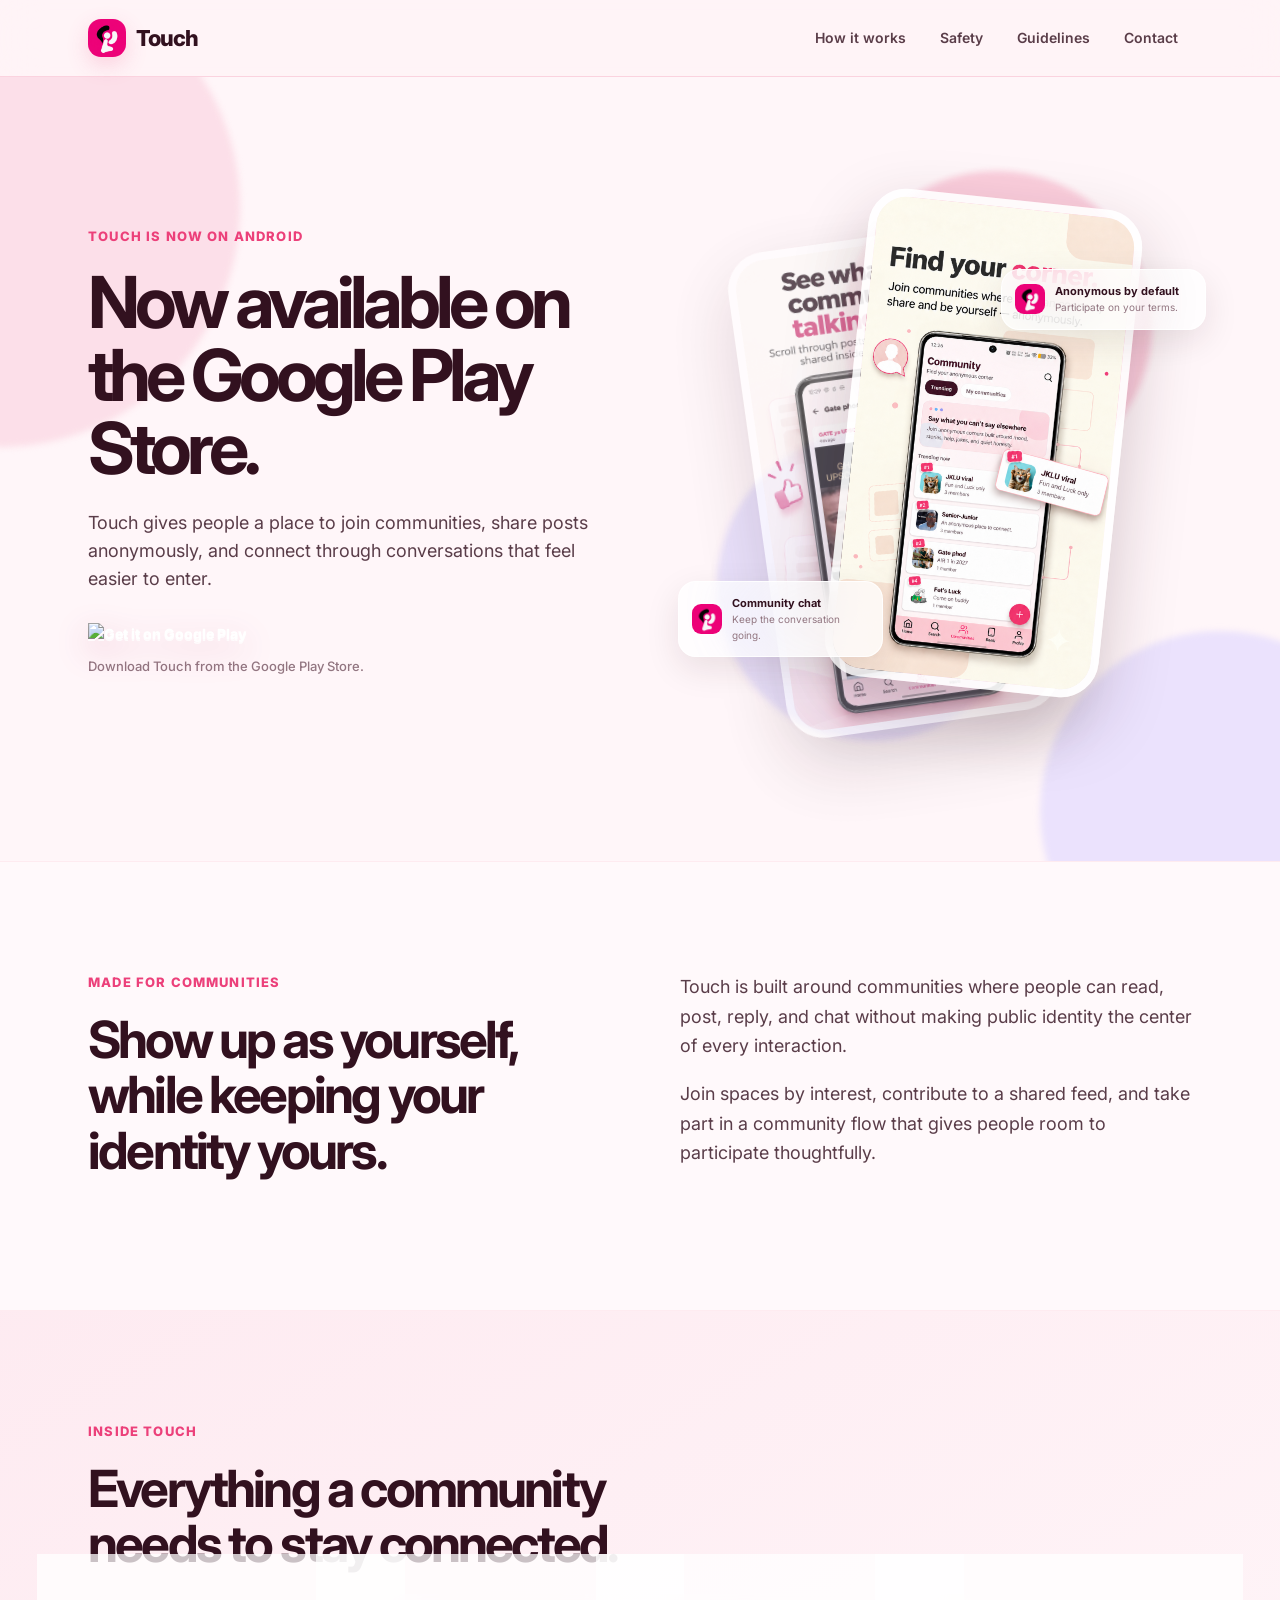
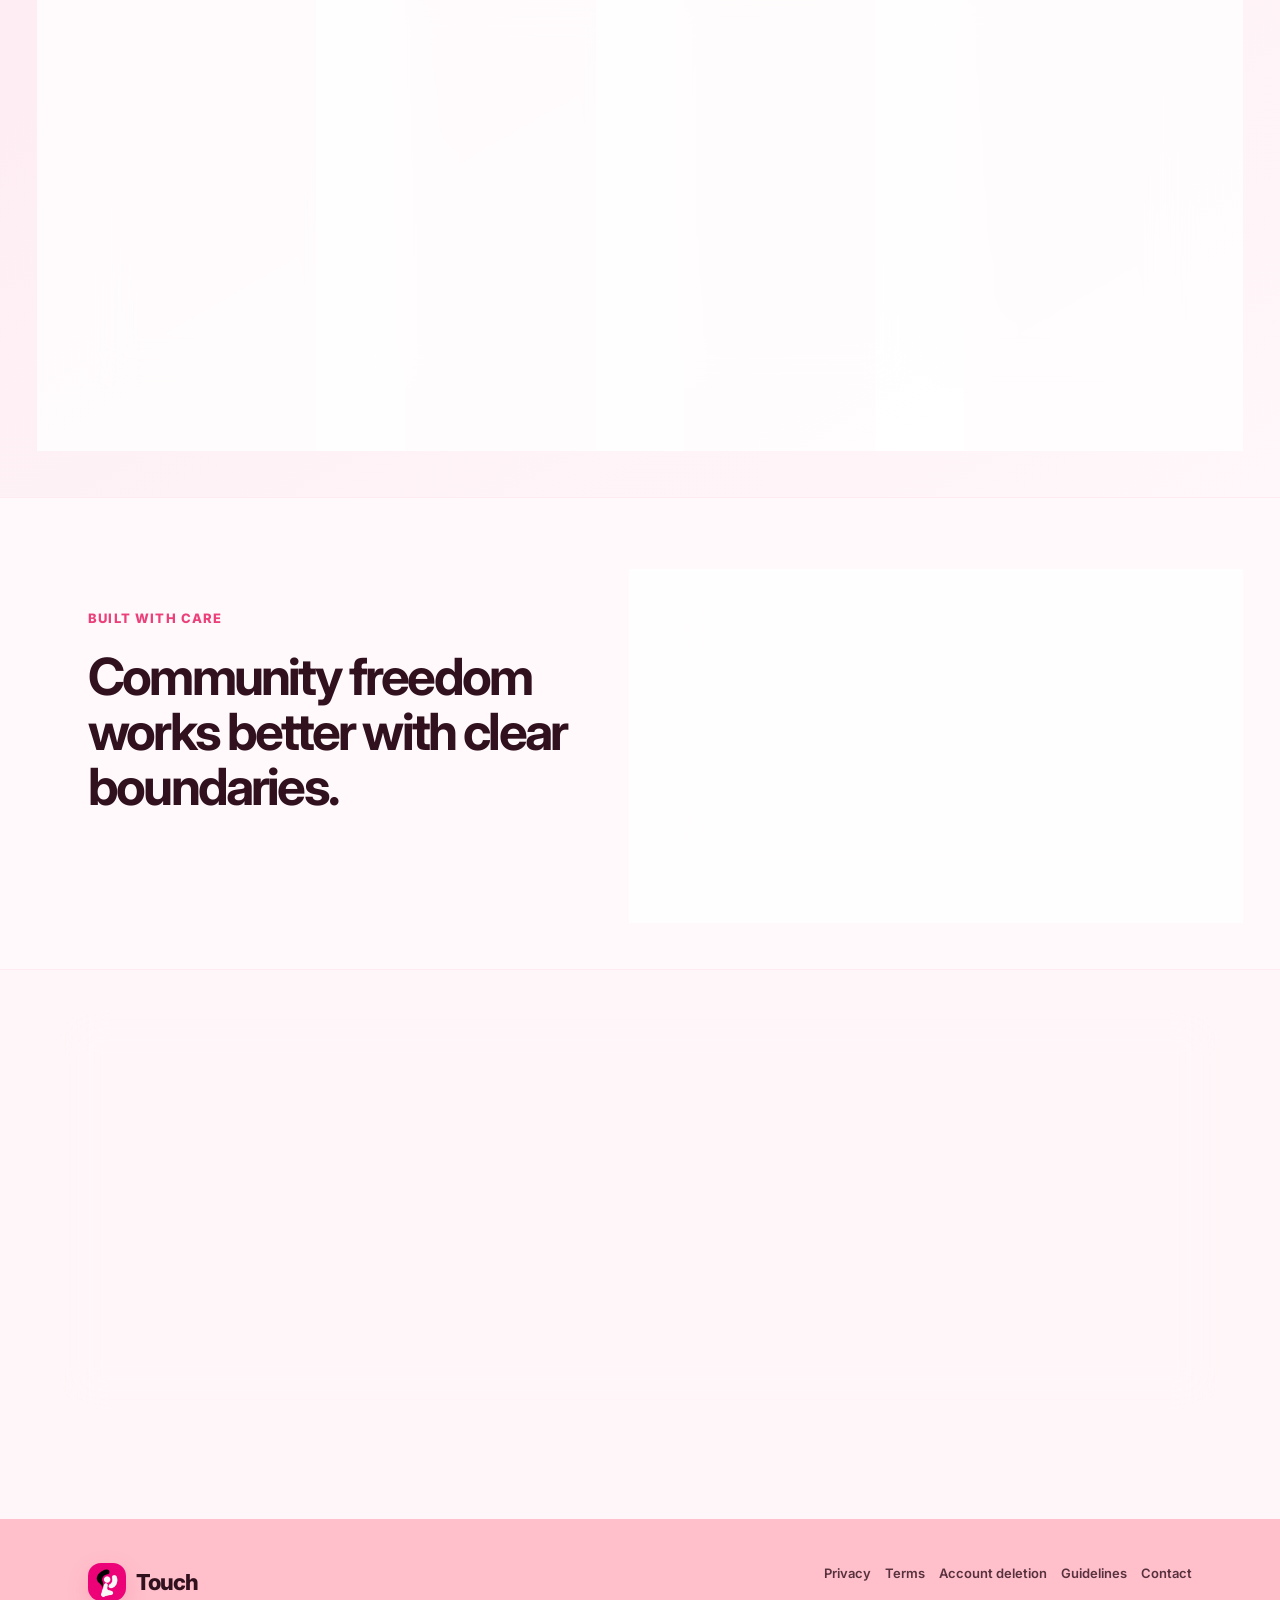
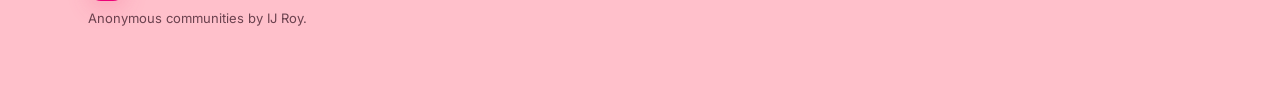
==== commit 5fd1c09d: "Add favicon and sitemap assets" ====
--- a/index.html
+++ b/index.html
@@ -2,9 +2,13 @@
 <html lang="en">
 <head>
   <meta charset="utf-8"><meta name="viewport" content="width=device-width, initial-scale=1">
-  <title>Touch | Anonymous communities, without the pressure</title>
-  <meta name="description" content="Touch is an anonymous community app for joining groups, sharing posts, reviewing a community queue, and chatting together.">
-  <meta property="og:title" content="Touch | Anonymous communities, without the pressure"><meta property="og:description" content="Join communities, share anonymously, and connect through thoughtful community spaces on Touch."><meta property="og:image" content="https://ij-roy.github.io/touch/public/og-image.jpg"><meta property="og:image:alt" content="Touch anonymous community app"><meta property="og:type" content="website"><meta property="og:url" content="./"><meta name="theme-color" content="#fff3f6"><meta name="twitter:card" content="summary_large_image">
+  <title>Touch | Made with ❤️ by IJ Roy</title>
+  <meta name="description" content="">
+  <meta property="og:title" content="Touch | Made with ❤️ by IJ Roy"><meta property="og:description" content=""><meta property="og:image" content="https://ij-roy.github.io/touch/public/og-image.jpg"><meta property="og:image:alt" content="Touch"><meta property="og:type" content="website"><meta property="og:url" content="./"><meta name="theme-color" content="#fff3f6"><meta name="twitter:card" content="summary_large_image"><meta name="twitter:title" content="Touch | Made with ❤️ by IJ Roy"><meta name="twitter:description" content=""><meta name="twitter:image" content="https://ij-roy.github.io/touch/public/og-image.jpg">
+  <link rel="icon" href="favicon.ico" sizes="any">
+  <link rel="icon" type="image/png" sizes="32x32" href="public/favicon-32x32.png">
+  <link rel="icon" type="image/png" sizes="16x16" href="public/favicon-16x16.png">
+  <link rel="apple-touch-icon" sizes="180x180" href="public/apple-touch-icon.png">
   <link rel="preconnect" href="https://fonts.googleapis.com"><link rel="preconnect" href="https://fonts.gstatic.com" crossorigin><link href="https://fonts.googleapis.com/css2?family=Inter:wght@400;500;600;700;800&display=swap" rel="stylesheet"><link rel="stylesheet" href="assets/css/styles.css">
   <link rel="stylesheet" href="assets/css/overrides.css">
 </head>
--- a/assets/css/overrides.css
+++ b/assets/css/overrides.css
@@ -16,7 +16,7 @@
 .eyebrow::before{display:none}
 .hero{padding-top:64px}.hero-grid{gap:48px}.hero-copy{max-width:620px}h1{max-width:620px;font-size:clamp(54px,5.6vw,72px)}.lede{max-width:520px;font-size:18px}.microcopy{margin-top:12px}.screen-back{opacity:.68}.screen-front{z-index:2}.note-one{right:-14px}.note-two{left:-14px}
 @media(max-width:900px){.hero{padding-top:44px}.hero-grid{gap:10px}.hero-copy{max-width:680px}h1{max-width:640px}.phone-stage{margin-top:18px}.note-one{right:0}.note-two{left:0}}
-@media(max-width:640px){.site-nav{min-height:64px}.brand{font-size:20px}.brand-logo{width:34px;height:34px}.nav-toggle{padding:8px;border-radius:13px}.hero{padding:36px 0 46px}.hero-grid{gap:0}.hero-copy{max-width:none}.eyebrow{font-size:11px;letter-spacing:.08em;margin-bottom:14px}h1{max-width:360px;font-size:42px;line-height:1.02;letter-spacing:-.065em;margin-bottom:18px}.lede{max-width:360px;font-size:16px;line-height:1.5;margin-bottom:20px}.microcopy{display:none}.play-button{width:250px!important;height:62px;min-height:62px;align-self:flex-start;font-size:16px}.phone-stage{min-height:390px;margin-top:10px;transform:none}.screen{width:170px;height:304px;border-width:5px;border-radius:24px}.screen-back{transform:translate(-30px,34px) rotate(-7deg)}.screen-front{transform:translate(25px,0) rotate(5deg)}.phone-stage:hover .screen-back{transform:translate(-38px,38px) rotate(-9deg)}.phone-stage:hover .screen-front{transform:translate(34px,-7px) rotate(7deg)}.float-note{width:158px;padding:9px;gap:7px}.float-note img{width:24px;height:24px;flex-basis:24px}.float-note strong{font-size:9px}.float-note small{font-size:8px}.note-one{top:70px;right:-2px}.note-two{left:-2px;bottom:38px}.orb-a{right:4px;top:38px}.orb-b{left:0;bottom:0}.hero .actions{margin-bottom:0}}
+@media(max-width:640px){.site-nav{min-height:64px}.brand{font-size:20px}.brand-logo{width:34px;height:34px}.nav-toggle{padding:8px;border-radius:13px}.hero{padding:36px 0 46px}.hero-grid{gap:0}.hero-copy{max-width:none}.eyebrow{font-size:11px;letter-spacing:.08em;margin-bottom:14px}h1{max-width:360px;font-size:42px;line-height:1.02;letter-spacing:-.065em;margin-bottom:18px}.lede{max-width:360px;font-size:16px;line-height:1.5;margin-bottom:20px}.microcopy{display:none}.play-button{width:250px!important;height:62px;min-height:62px;align-self:center;font-size:16px}.phone-stage{min-height:390px;margin-top:10px;transform:none}.screen{width:170px;height:304px;border-width:5px;border-radius:24px}.screen-back{transform:translate(-30px,34px) rotate(-7deg)}.screen-front{transform:translate(25px,0) rotate(5deg)}.phone-stage:hover .screen-back{transform:translate(-38px,38px) rotate(-9deg)}.phone-stage:hover .screen-front{transform:translate(34px,-7px) rotate(7deg)}.float-note{width:158px;padding:9px;gap:7px}.float-note img{width:24px;height:24px;flex-basis:24px}.float-note strong{font-size:9px}.float-note small{font-size:8px}.note-one{top:70px;right:-2px}.note-two{left:-2px;bottom:38px}.orb-a{right:4px;top:38px}.orb-b{left:0;bottom:0}.hero .actions{margin-bottom:0}}
 
 /* Shared legal-page hierarchy */
 .legal-page{position:relative;max-width:920px;margin:0 auto;padding:92px 28px 120px}.legal-page::before{content:"";position:absolute;inset:0 0 auto;height:360px;background:radial-gradient(circle at 12% 16%,rgba(252,221,231,.9),transparent 34%),linear-gradient(180deg,rgba(255,255,255,.36),transparent);pointer-events:none;z-index:-1}.legal-page article{position:relative;border:1px solid var(--line);border-radius:30px;background:rgba(255,255,255,.72);box-shadow:0 24px 70px rgba(50,17,31,.1);backdrop-filter:blur(22px);padding:clamp(28px,6vw,72px)}.legal-page article::before{content:"TOUCH POLICY";display:block;color:var(--pink);font-size:12px;font-weight:800;letter-spacing:.14em;margin-bottom:18px}.legal-page h1{max-width:700px;margin-bottom:18px;font-size:clamp(42px,7vw,70px)}.legal-page article>p:first-of-type{max-width:680px;color:var(--ink-2);font-size:18px}.legal-page section{position:relative;padding:30px 0 6px;border-top:1px solid rgba(244,143,177,.22);margin-top:28px}.legal-page section::before{content:counter(legal-section,decimal-leading-zero);counter-increment:legal-section;position:absolute;left:0;top:30px;color:var(--pink);font-size:12px;font-weight:800;letter-spacing:.1em}.legal-page article{counter-reset:legal-section}.legal-page section h2,.legal-page section p,.legal-page section ul,.legal-page section ol,.legal-page section .callout{margin-left:58px}.legal-page h2{font-size:clamp(22px,3vw,30px);margin-bottom:12px}.legal-page p,.legal-page li{color:var(--ink-2);font-size:16px;line-height:1.75}.legal-page ul,.legal-page ol{padding-left:22px}.legal-page li+li{margin-top:8px}.legal-page .callout{border:1px solid rgba(236,64,122,.22);border-left:5px solid var(--pink);border-radius:18px;background:linear-gradient(135deg,rgba(252,221,231,.66),rgba(255,255,255,.6));padding:20px 22px}.legal-page .callout p{margin-left:0}.legal-page a{color:var(--pink);font-weight:700;text-decoration-thickness:1px}.legal-page .contact-list{margin-left:58px;padding:0;list-style:none}.legal-page .contact-list li{padding:14px 0;border-bottom:1px solid rgba(244,143,177,.18)}.legal-page .contact-list li::before{content:"";display:inline-block;width:8px;height:8px;border-radius:50%;margin-right:12px;background:var(--pink)}body:has(.legal-page) .brand-logo{content:url("../public/touch-app-icon.png");object-fit:cover;background:#ec0078}body:has(.legal-page) .site-header{background:rgba(255,246,249,.8)}
